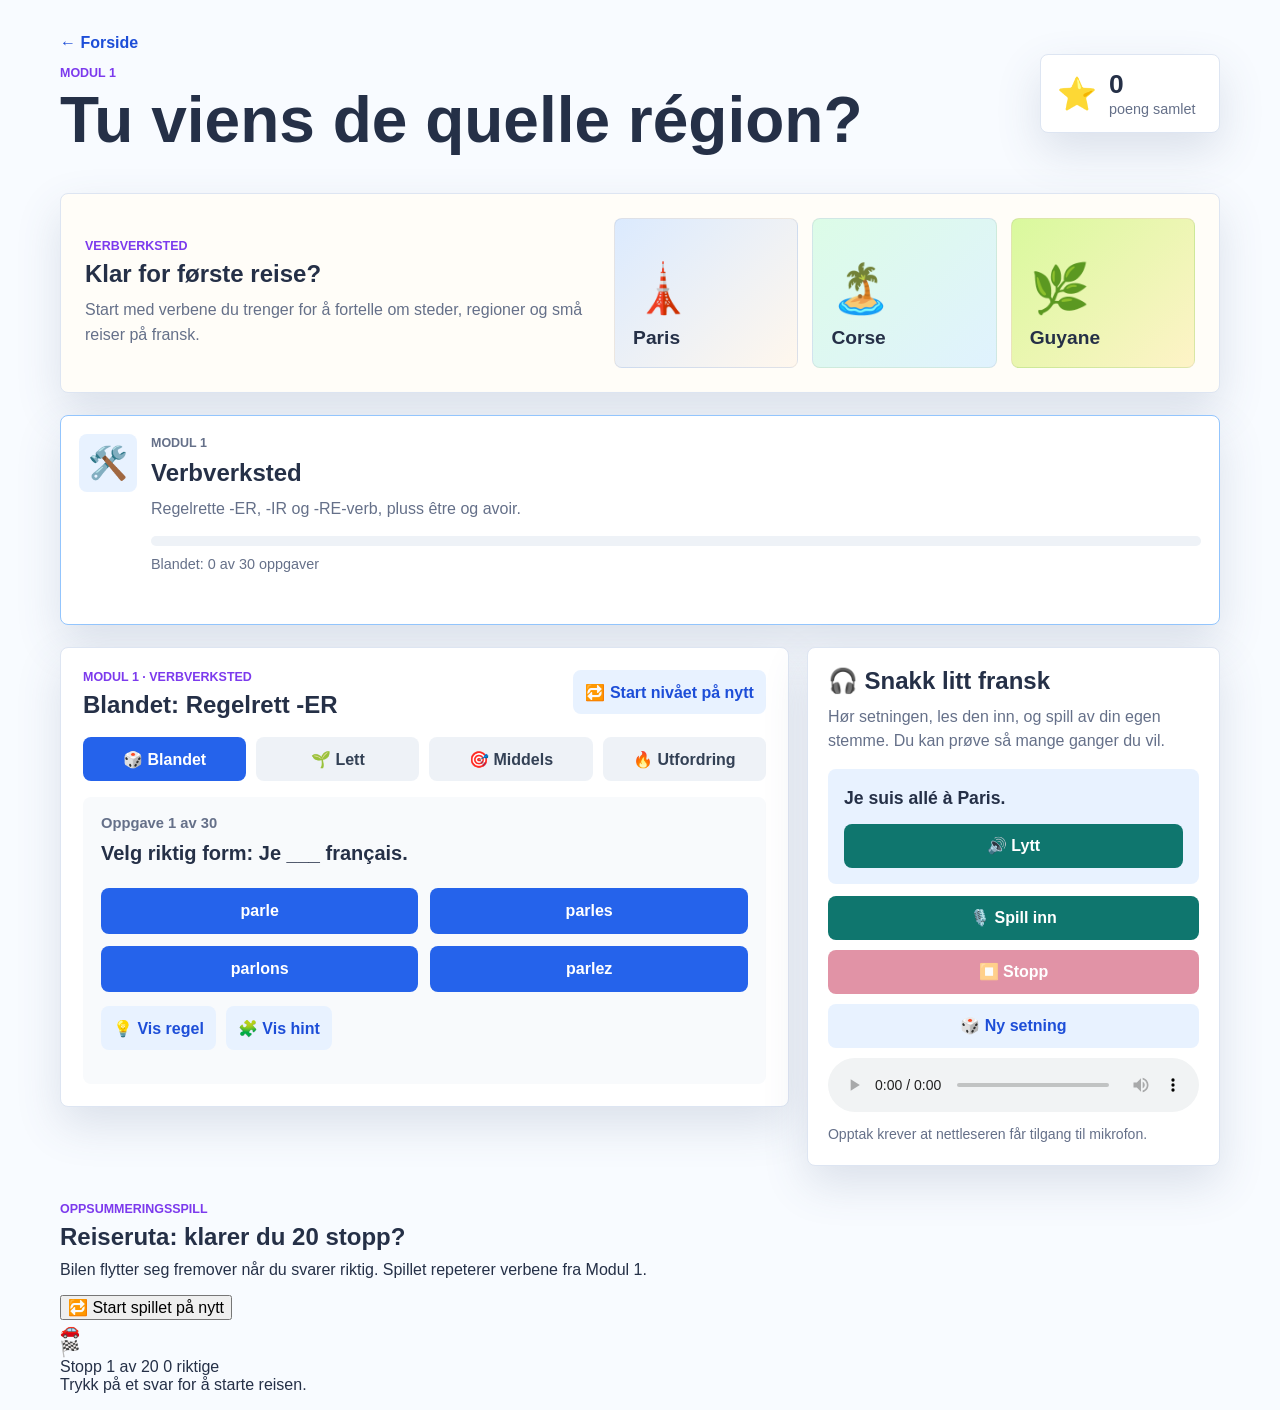
==== module1.html @ 4e84dd34 "Add module 1 summary game section" ====
<!DOCTYPE html>
<html lang="no">
<head>
  <meta charset="UTF-8" />
  <meta name="viewport" content="width=device-width, initial-scale=1.0" />
  <title>Modul 1 - Tu viens de quelle région?</title>
  <link rel="stylesheet" href="style.css" />
  <link rel="stylesheet" href="summary.css" />
</head>
<body>
  <header class="topbar">
    <div>
      <a class="back-link" href="index.html">← Forside</a>
      <p class="eyebrow">Modul 1</p>
      <h1>Tu viens de quelle région?</h1>
    </div>
    <div class="score-card" aria-live="polite">
      <span class="score-icon">⭐</span>
      <div>
        <strong id="totalScore">0</strong>
        <span>poeng samlet</span>
      </div>
    </div>
  </header>

  <main>
    <section class="map-panel" aria-labelledby="mapTitle">
      <div class="map-copy">
        <p class="eyebrow">Verbverksted</p>
        <h2 id="mapTitle">Klar for første reise?</h2>
        <p>Start med verbene du trenger for å fortelle om steder, regioner og små reiser på fransk.</p>
      </div>
      <div class="postcard-row" aria-hidden="true">
        <div class="postcard paris"><span>🗼</span><strong>Paris</strong></div>
        <div class="postcard corse"><span>🏝️</span><strong>Corse</strong></div>
        <div class="postcard guyane"><span>🌿</span><strong>Guyane</strong></div>
      </div>
    </section>

    <section class="module-grid single-module" aria-label="Modulstatus">
      <article class="module-card active" data-module="verb">
        <div class="module-visual">🛠️</div>
        <div>
          <p class="tag">Modul 1</p>
          <h2>Verbverksted</h2>
          <p>Regelrette -ER, -IR og -RE-verb, pluss être og avoir.</p>
          <div class="progress"><span id="verbProgress"></span></div>
          <p class="progress-text" id="verbProgressText">0 av 30 oppgaver</p>
        </div>
      </article>
    </section>

    <section class="workspace" aria-live="polite">
      <div class="lesson-card">
        <div class="lesson-header">
          <div>
            <p class="eyebrow">Modul 1 · Verbverksted</p>
            <h2 id="questionTitle">Oppgave</h2>
          </div>
          <button class="ghost-button" id="resetButton" type="button">🔁 Start nivået på nytt</button>
        </div>

        <div class="level-panel" aria-label="Velg vanskelighetsgrad">
          <button class="level-button active" type="button" data-level="blandet">🎲 Blandet</button>
          <button class="level-button" type="button" data-level="lett">🌱 Lett</button>
          <button class="level-button" type="button" data-level="middels">🎯 Middels</button>
          <button class="level-button" type="button" data-level="utfordring">🔥 Utfordring</button>
        </div>

        <div class="question-box">
          <p class="question-count" id="questionCount">Oppgave 1 av 30</p>
          <p id="questionText"></p>
          <div class="answer-grid" id="answerGrid"></div>
          <div class="help-row">
            <button class="help-button" id="ruleButton" type="button">💡 Vis regel</button>
            <button class="help-button" id="hintButton" type="button">🧩 Vis hint</button>
          </div>
          <p class="support-text" id="supportText"></p>
          <p class="feedback" id="feedback"></p>
        </div>
      </div>

      <aside class="side-panel">
        <h2>🎧 Snakk litt fransk</h2>
        <p>Hør setningen, les den inn, og spill av din egen stemme. Du kan prøve så mange ganger du vil.</p>
        <div class="speech-card">
          <p id="speechText">Je suis allé à Paris.</p>
          <button id="listenButton" type="button">🔊 Lytt</button>
        </div>
        <div class="record-controls">
          <button id="recordButton" type="button">🎙️ Spill inn</button>
          <button id="stopButton" type="button" disabled>⏹️ Stopp</button>
          <button id="newSentenceButton" type="button">🎲 Ny setning</button>
          <audio id="playback" controls></audio>
        </div>
        <p class="small-note" id="recordStatus">Opptak krever at nettleseren får tilgang til mikrofon.</p>
      </aside>
    </section>

    <section class="summary-game" aria-labelledby="summaryTitle">
      <div class="summary-intro">
        <div>
          <p class="eyebrow">Oppsummeringsspill</p>
          <h2 id="summaryTitle">Reiseruta: klarer du 20 stopp?</h2>
          <p>Bilen flytter seg fremover når du svarer riktig. Spillet repeterer verbene fra Modul 1.</p>
        </div>
        <button class="summary-reset" id="summaryReset" type="button">🔁 Start spillet på nytt</button>
      </div>

      <div class="road-wrap" aria-hidden="true">
        <div class="road-line"></div>
        <div class="road-car" id="roadCar">🚗</div>
        <div class="road-finish">🏁</div>
      </div>

      <div class="summary-status">
        <span id="summaryCounter">Stopp 1 av 20</span>
        <span id="summaryScore">0 riktige</span>
      </div>

      <div class="summary-question-card">
        <p id="summaryQuestion">Trykk på et svar for å starte reisen.</p>
        <div class="summary-answers" id="summaryAnswers"></div>
        <p class="summary-feedback" id="summaryFeedback"></p>
      </div>
    </section>
  </main>

  <script src="app.js"></script>
  <script src="summary.js"></script>
</body>
</html>
---- style.css ----
:root {
  color-scheme: light;
  --ink: #253047;
  --muted: #657089;
  --paper: #fffdf8;
  --soft-blue: #e8f2ff;
  --soft-green: #e8f7ef;
  --soft-rose: #fff0f2;
  --soft-yellow: #fff6d8;
  --line: #dde5f2;
  --primary: #2563eb;
  --primary-dark: #1d4ed8;
  --success: #15803d;
  --error: #b91c1c;
  --shadow: 0 18px 45px rgba(70, 89, 126, 0.16);
}

* {
  box-sizing: border-box;
}

body {
  margin: 0;
  min-height: 100vh;
  font-family: Arial, Helvetica, sans-serif;
  color: var(--ink);
  background: #f8fbff;
}

button,
a {
  font: inherit;
}

.topbar,
main {
  width: min(1160px, calc(100% - 32px));
  margin: 0 auto;
}

.topbar {
  display: flex;
  justify-content: space-between;
  gap: 24px;
  align-items: center;
  padding: 34px 0 18px;
}

.home-topbar {
  padding-bottom: 8px;
}

.eyebrow,
.tag {
  margin: 0 0 8px;
  color: #7c3aed;
  font-size: 0.78rem;
  font-weight: 700;
  letter-spacing: 0;
  text-transform: uppercase;
}

h1,
h2,
p {
  margin-top: 0;
}

h1 {
  margin-bottom: 0;
  font-size: clamp(2rem, 6vw, 4rem);
  line-height: 1.02;
}

h2 {
  margin-bottom: 10px;
  line-height: 1.12;
}

.back-link {
  display: inline-flex;
  margin-bottom: 14px;
  color: var(--primary-dark);
  font-weight: 700;
  text-decoration: none;
}

.back-link:hover,
.back-link:focus-visible {
  text-decoration: underline;
}

.score-card {
  display: flex;
  align-items: center;
  gap: 12px;
  min-width: 180px;
  padding: 14px 16px;
  border: 1px solid var(--line);
  border-radius: 8px;
  background: white;
  box-shadow: var(--shadow);
}

.score-card strong {
  display: block;
  font-size: 1.65rem;
}

.score-card span:last-child {
  color: var(--muted);
  font-size: 0.9rem;
}

.score-icon {
  font-size: 2rem;
}

.home-hero,
.map-panel {
  display: grid;
  grid-template-columns: 1fr 1.15fr;
  gap: 24px;
  align-items: stretch;
  margin: 22px 0;
  padding: 24px;
  border: 1px solid var(--line);
  border-radius: 8px;
  background: var(--paper);
  box-shadow: var(--shadow);
}

.home-copy,
.map-copy {
  align-self: center;
}

.home-copy p,
.map-copy p:last-child {
  margin-bottom: 0;
  color: var(--muted);
  line-height: 1.55;
}

.home-copy p {
  margin-bottom: 18px;
}

.primary-link {
  display: inline-flex;
  align-items: center;
  min-height: 46px;
  padding: 12px 18px;
  border-radius: 8px;
  color: white;
  background: var(--primary);
  font-weight: 700;
  text-decoration: none;
}

.primary-link:hover,
.primary-link:focus-visible {
  background: var(--primary-dark);
}

.postcard-row,
.travel-board {
  display: grid;
  grid-template-columns: repeat(3, minmax(0, 1fr));
  gap: 14px;
}

.postcard,
.travel-card {
  min-height: 150px;
  display: flex;
  flex-direction: column;
  justify-content: end;
  gap: 10px;
  padding: 18px;
  border-radius: 8px;
  border: 1px solid rgba(37, 48, 71, 0.08);
  overflow: hidden;
}

.postcard span,
.travel-card span {
  font-size: 3rem;
}

.postcard strong,
.travel-card strong {
  font-size: 1.2rem;
}

.paris {
  background: linear-gradient(135deg, #dbeafe, #fff7ed);
}

.corse {
  background: linear-gradient(135deg, #dcfce7, #e0f2fe);
}

.guyane {
  background: linear-gradient(135deg, #d9f99d, #fef3c7);
}

.module-grid {
  display: grid;
  grid-template-columns: repeat(3, minmax(0, 1fr));
  gap: 16px;
  margin-bottom: 22px;
}

.single-module {
  grid-template-columns: minmax(0, 1fr);
}

.module-card {
  display: grid;
  grid-template-columns: auto 1fr;
  gap: 14px;
  min-height: 210px;
  padding: 18px;
  border: 1px solid var(--line);
  border-radius: 8px;
  background: white;
}

.module-link {
  color: inherit;
  text-decoration: none;
}

.module-link:hover,
.module-link:focus-visible {
  border-color: #60a5fa;
  transform: translateY(-2px);
}

.module-card.active {
  border-color: #93c5fd;
  box-shadow: var(--shadow);
}

.module-card.future {
  opacity: 0.84;
}

.module-card p {
  color: var(--muted);
  line-height: 1.45;
}

.module-status {
  display: inline-flex;
  align-items: center;
  min-height: 30px;
  padding: 6px 10px;
  border-radius: 999px;
  font-size: 0.86rem;
  font-weight: 700;
}

.module-status.ready {
  color: #166534;
  background: var(--soft-green);
}

.module-status.planned {
  color: #7c2d12;
  background: var(--soft-yellow);
}

.module-visual {
  width: 58px;
  height: 58px;
  display: grid;
  place-items: center;
  border-radius: 8px;
  background: var(--soft-blue);
  font-size: 2rem;
}

.progress {
  width: 100%;
  height: 10px;
  overflow: hidden;
  border-radius: 999px;
  background: #eef2f7;
}

.progress span {
  display: block;
  width: 0%;
  height: 100%;
  border-radius: inherit;
  background: #22c55e;
  transition: width 0.25s ease;
}

.progress-text {
  margin: 8px 0 0;
  font-size: 0.9rem;
}

.workspace {
  display: grid;
  grid-template-columns: minmax(0, 1.5fr) minmax(280px, 0.85fr);
  gap: 18px;
  align-items: start;
  padding-bottom: 36px;
}

.lesson-card,
.side-panel {
  border: 1px solid var(--line);
  border-radius: 8px;
  background: white;
  box-shadow: var(--shadow);
}

.lesson-card {
  padding: 22px;
}

.lesson-header {
  display: flex;
  justify-content: space-between;
  gap: 16px;
  align-items: start;
}

.ghost-button,
.answer-grid button,
.speech-card button,
.record-controls button,
.level-button,
.help-button {
  min-height: 44px;
  border: 0;
  border-radius: 8px;
  cursor: pointer;
  font-weight: 700;
}

.ghost-button,
.help-button {
  padding: 10px 12px;
  color: var(--primary-dark);
  background: var(--soft-blue);
}

.level-panel {
  display: grid;
  grid-template-columns: repeat(4, minmax(0, 1fr));
  gap: 10px;
  margin: 8px 0 16px;
}

.level-button {
  padding: 10px;
  color: #334155;
  background: #eef2f7;
}

.level-button.active {
  color: white;
  background: var(--primary);
}

.question-box {
  padding: 18px;
  border-radius: 8px;
  background: #f8fafc;
}

.question-count {
  margin-bottom: 8px;
  color: var(--muted);
  font-size: 0.92rem;
  font-weight: 700;
}

#questionText {
  font-size: 1.25rem;
  font-weight: 700;
  line-height: 1.45;
}

.answer-grid {
  display: grid;
  grid-template-columns: repeat(2, minmax(0, 1fr));
  gap: 12px;
}

.answer-grid button {
  padding: 14px;
  color: white;
  background: var(--primary);
}

.answer-grid button:hover,
.answer-grid button:focus-visible {
  background: var(--primary-dark);
}

.help-row {
  display: flex;
  flex-wrap: wrap;
  gap: 10px;
  margin-top: 14px;
}

.support-text {
  min-height: 0;
  margin: 12px 0 0;
  padding: 0;
  color: #7c2d12;
  line-height: 1.45;
}

.support-text.visible {
  padding: 12px;
  border-radius: 8px;
  background: var(--soft-yellow);
}

.feedback {
  min-height: 48px;
  margin: 16px 0 0;
  padding: 12px;
  border-radius: 8px;
  font-weight: 700;
  line-height: 1.45;
}

.feedback:empty {
  padding: 0;
  min-height: 0;
}

.feedback.correct {
  color: var(--success);
  background: var(--soft-green);
}

.feedback.wrong {
  color: var(--error);
  background: var(--soft-rose);
}

.side-panel {
  padding: 20px;
}

.side-panel p {
  color: var(--muted);
  line-height: 1.5;
}

.speech-card {
  padding: 16px;
  border-radius: 8px;
  background: var(--soft-blue);
}

#speechText {
  margin-bottom: 12px;
  color: var(--ink);
  font-size: 1.1rem;
  font-weight: 700;
}

.speech-card button,
.record-controls button {
  width: 100%;
  padding: 12px;
  color: white;
  background: #0f766e;
}

.record-controls {
  display: grid;
  gap: 10px;
  margin-top: 12px;
}

.record-controls button:nth-child(2) {
  background: #be123c;
}

.record-controls button:nth-child(3) {
  color: var(--primary-dark);
  background: var(--soft-blue);
}

button:disabled {
  cursor: not-allowed;
  opacity: 0.45;
}

audio {
  width: 100%;
}

.small-note {
  margin: 12px 0 0;
  font-size: 0.88rem;
}

@media (max-width: 880px) {
  .topbar,
  .home-hero,
  .map-panel,
  .workspace {
    grid-template-columns: 1fr;
  }

  .topbar {
    display: grid;
  }

  .module-grid {
    grid-template-columns: 1fr;
  }

  .level-panel {
    grid-template-columns: repeat(2, minmax(0, 1fr));
  }
}

@media (max-width: 620px) {
  .topbar,
  main {
    width: min(100% - 20px, 1160px);
  }

  .home-hero,
  .map-panel,
  .lesson-card,
  .side-panel {
    padding: 16px;
  }

  .postcard-row,
  .travel-board,
  .answer-grid,
  .level-panel {
    grid-template-columns: 1fr;
  }

  .lesson-header {
    display: grid;
  }

  .score-card {
    min-width: 0;
  }
}
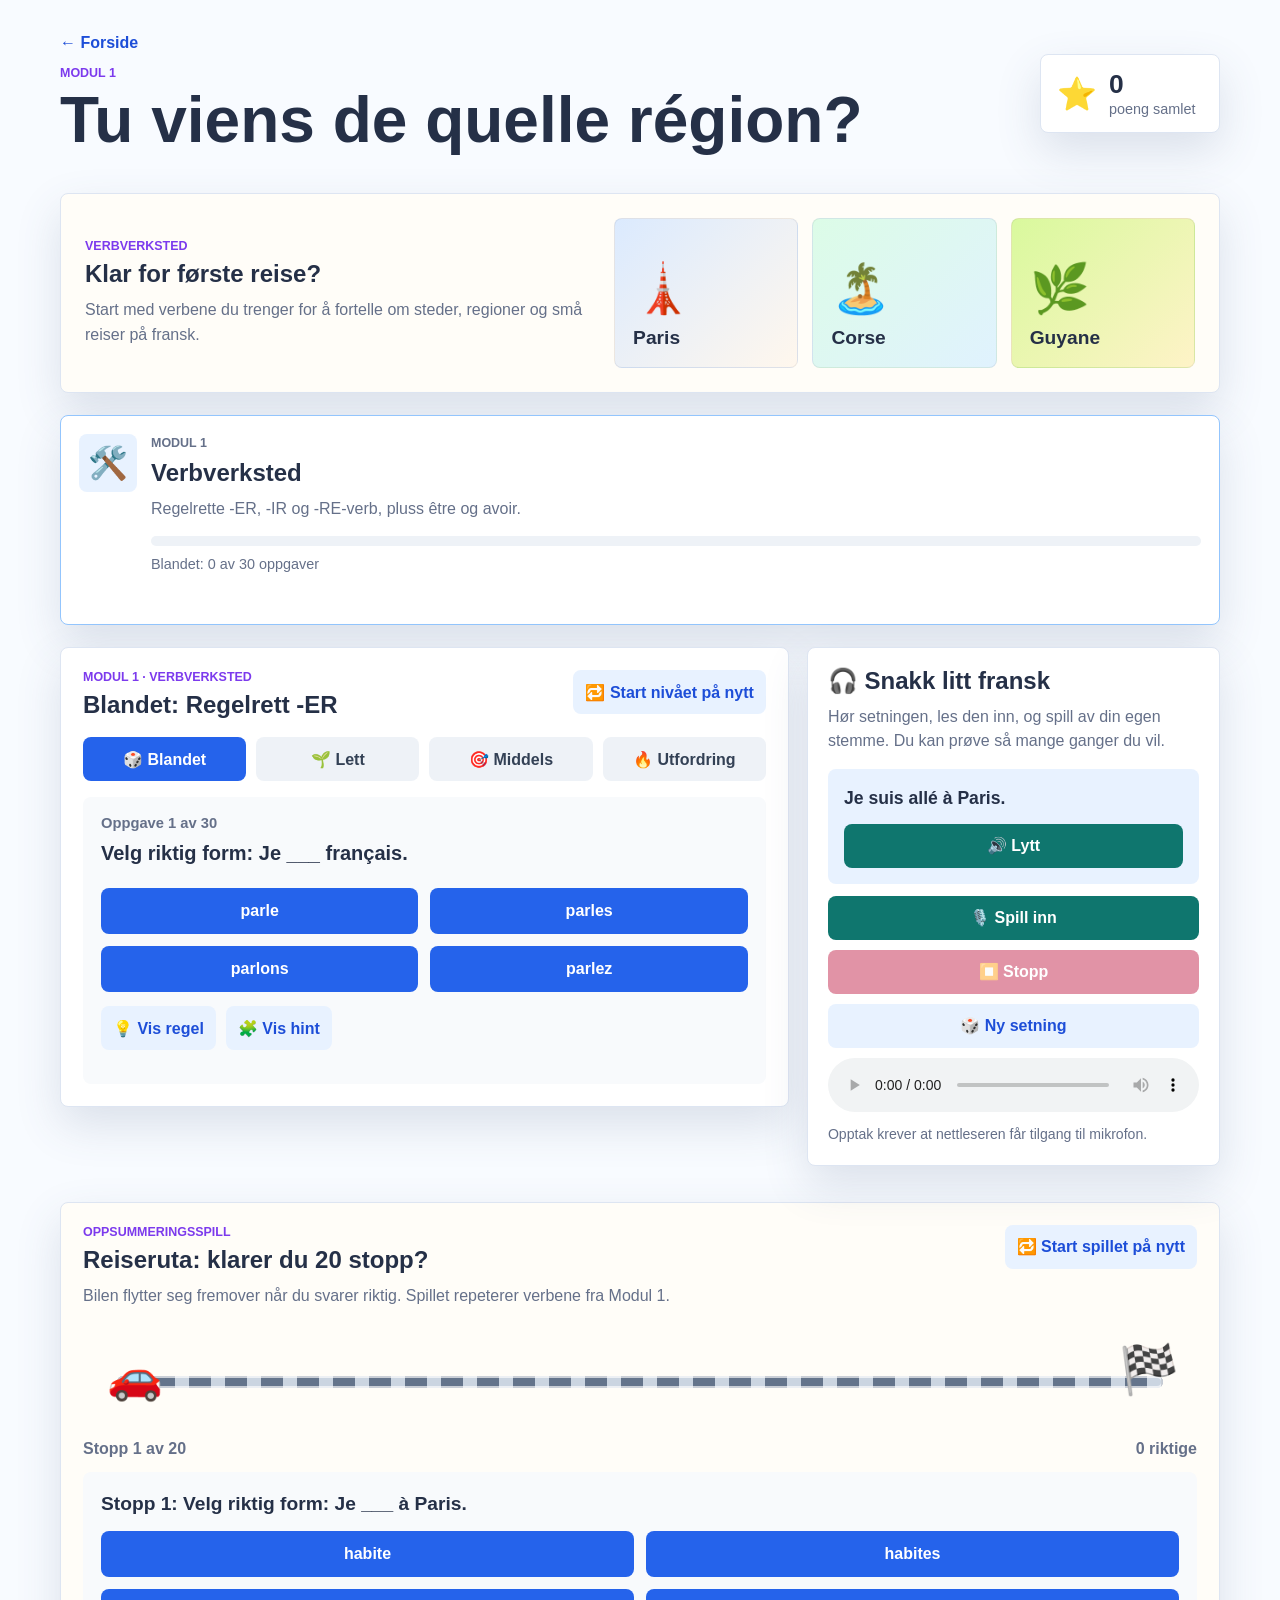
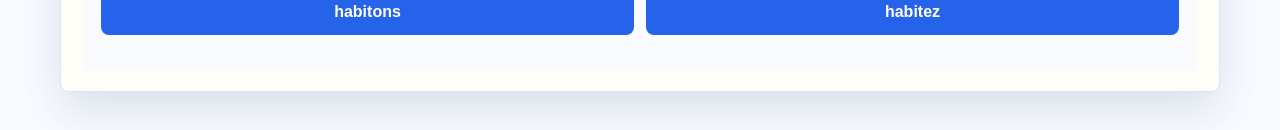
==== commit d103a737: "Load responsive summary car helper" ====
--- a/module1.html
+++ b/module1.html
@@ -128,5 +128,6 @@
 
   <script src="app.js"></script>
   <script src="summary.js"></script>
+  <script src="summary-car.js"></script>
 </body>
 </html>
--- a/summary.css
+++ b/summary.css
@@ -0,0 +1,160 @@
+.summary-game {
+  margin: 0 0 38px;
+  padding: 22px;
+  border: 1px solid var(--line);
+  border-radius: 8px;
+  background: #fffdf8;
+  box-shadow: var(--shadow);
+}
+
+.summary-intro {
+  display: flex;
+  justify-content: space-between;
+  gap: 18px;
+  align-items: start;
+}
+
+.summary-intro p:last-child {
+  margin-bottom: 0;
+  color: var(--muted);
+  line-height: 1.5;
+}
+
+.summary-reset {
+  min-height: 44px;
+  padding: 10px 12px;
+  border: 0;
+  border-radius: 8px;
+  color: var(--primary-dark);
+  background: var(--soft-blue);
+  cursor: pointer;
+  font-weight: 700;
+}
+
+.road-wrap {
+  position: relative;
+  height: 92px;
+  margin: 26px 0 14px;
+  padding: 0 34px;
+}
+
+.road-line {
+  position: absolute;
+  left: 34px;
+  right: 34px;
+  top: 42px;
+  height: 12px;
+  border-radius: 999px;
+  background: repeating-linear-gradient(90deg, #64748b 0 22px, #cbd5e1 22px 36px);
+  box-shadow: inset 0 0 0 2px rgba(255, 255, 255, 0.65);
+}
+
+.road-car {
+  position: absolute;
+  left: 24px;
+  top: 16px;
+  z-index: 2;
+  font-size: 2.8rem;
+  transform: translateX(0%);
+  transition: transform 0.35s ease;
+}
+
+.road-finish {
+  position: absolute;
+  right: 18px;
+  top: 8px;
+  z-index: 2;
+  font-size: 3rem;
+}
+
+.summary-status {
+  display: flex;
+  flex-wrap: wrap;
+  justify-content: space-between;
+  gap: 10px;
+  margin-bottom: 14px;
+  color: var(--muted);
+  font-weight: 700;
+}
+
+.summary-question-card {
+  padding: 18px;
+  border-radius: 8px;
+  background: #f8fafc;
+}
+
+#summaryQuestion {
+  margin-bottom: 14px;
+  font-size: 1.2rem;
+  font-weight: 700;
+  line-height: 1.45;
+}
+
+.summary-answers {
+  display: grid;
+  grid-template-columns: repeat(2, minmax(0, 1fr));
+  gap: 12px;
+}
+
+.summary-answers button {
+  min-height: 46px;
+  padding: 14px;
+  border: 0;
+  border-radius: 8px;
+  color: white;
+  background: #2563eb;
+  cursor: pointer;
+  font-weight: 700;
+}
+
+.summary-answers button:hover,
+.summary-answers button:focus-visible {
+  background: #1d4ed8;
+}
+
+.summary-feedback {
+  min-height: 0;
+  margin: 16px 0 0;
+  padding: 0;
+  border-radius: 8px;
+  font-weight: 700;
+  line-height: 1.45;
+}
+
+.summary-feedback.correct,
+.summary-feedback.wrong {
+  padding: 12px;
+}
+
+.summary-feedback.correct {
+  color: var(--success);
+  background: var(--soft-green);
+}
+
+.summary-feedback.wrong {
+  color: var(--error);
+  background: var(--soft-rose);
+}
+
+@media (max-width: 720px) {
+  .summary-intro {
+    display: grid;
+  }
+
+  .summary-answers {
+    grid-template-columns: 1fr;
+  }
+
+  .road-wrap {
+    padding: 0 24px;
+  }
+
+  .road-line {
+    left: 24px;
+    right: 24px;
+  }
+
+  .road-car {
+    left: 10px;
+  }
+}
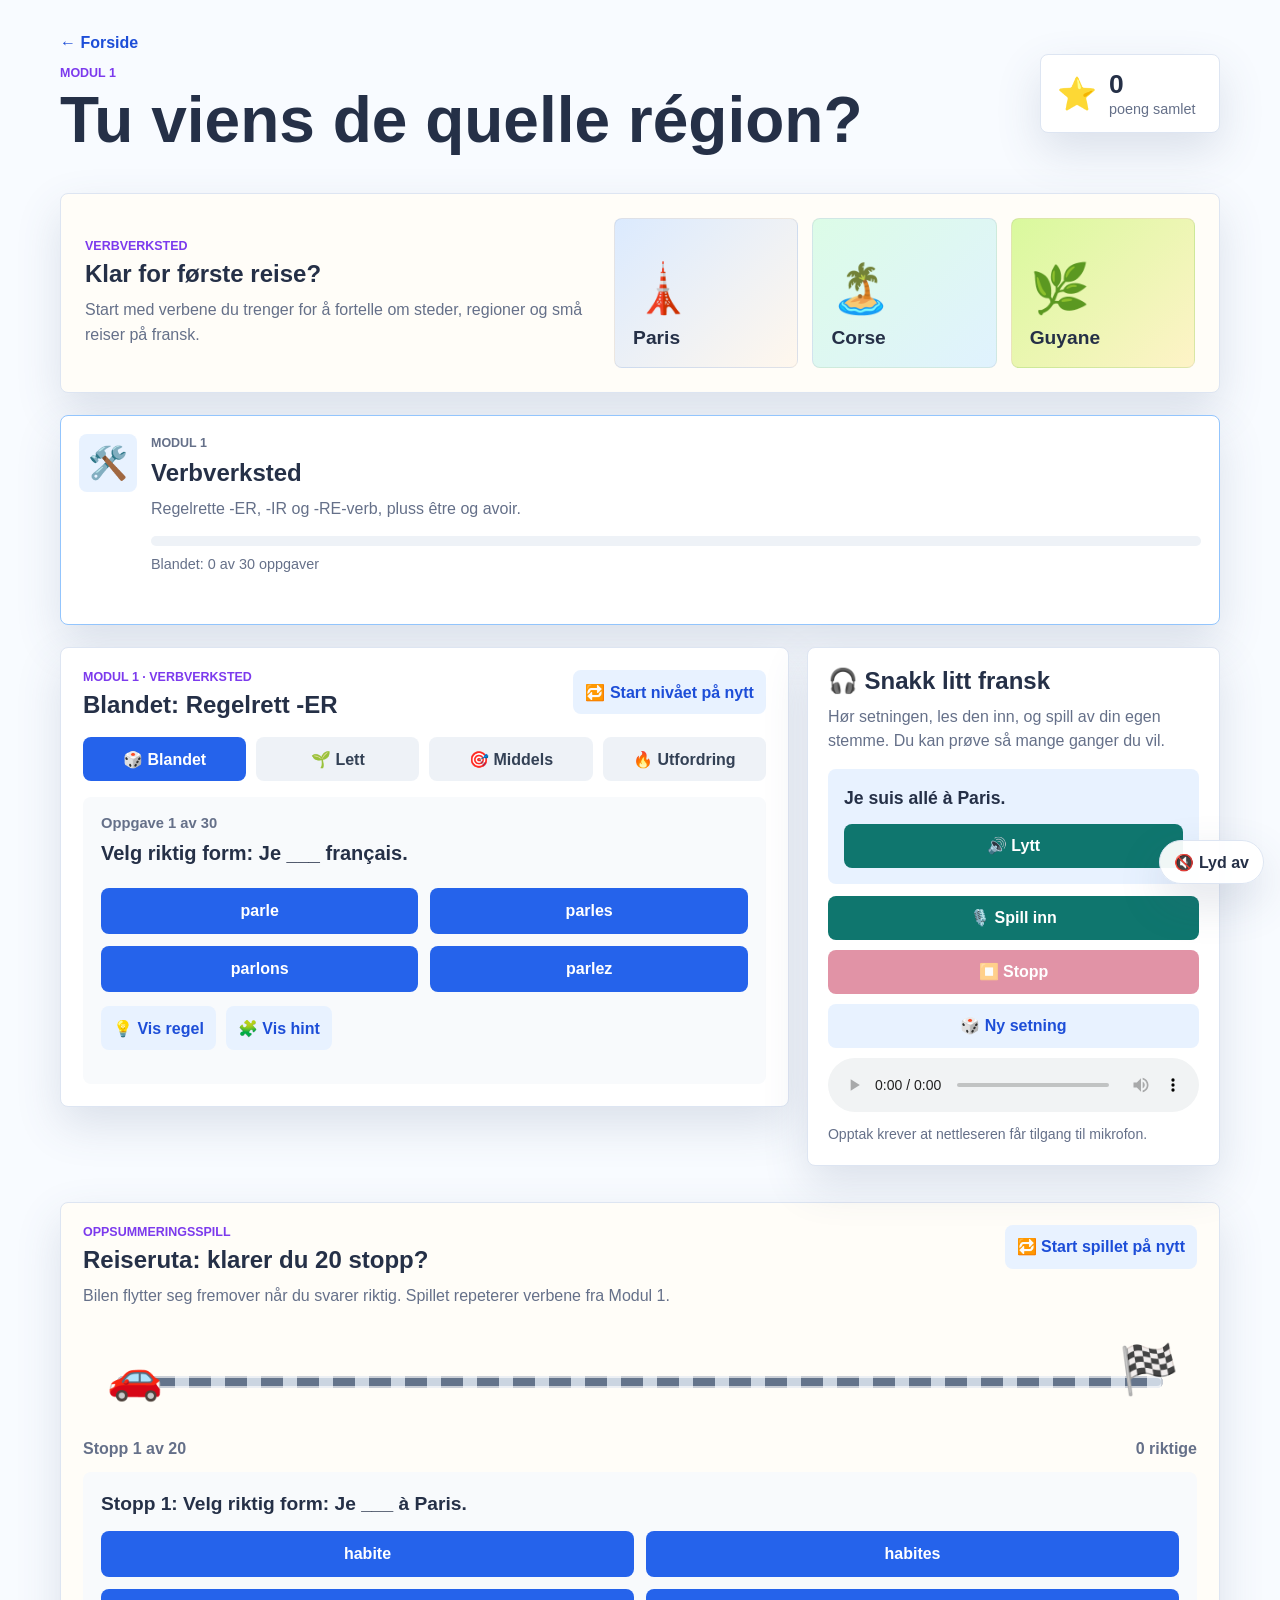
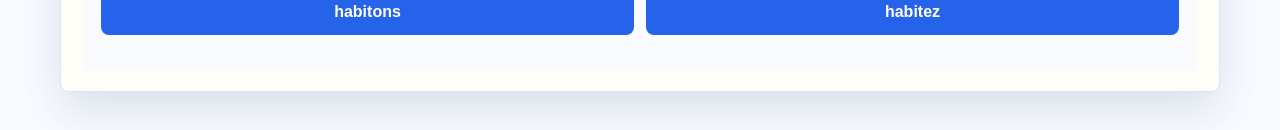
==== commit fefeb4ba: "Enable optional sound controls in module 1" ====
--- a/module1.html
+++ b/module1.html
@@ -6,6 +6,7 @@
   <title>Modul 1 - Tu viens de quelle région?</title>
   <link rel="stylesheet" href="style.css" />
   <link rel="stylesheet" href="summary.css" />
+  <link rel="stylesheet" href="sound.css" />
 </head>
 <body>
   <header class="topbar">
@@ -129,5 +130,6 @@
   <script src="app.js"></script>
   <script src="summary.js"></script>
   <script src="summary-car.js"></script>
+  <script src="sound.js"></script>
 </body>
 </html>
--- a/sound.css
+++ b/sound.css
@@ -0,0 +1,35 @@
+.sound-toggle {
+  position: fixed;
+  right: 16px;
+  bottom: 16px;
+  z-index: 20;
+  display: inline-flex;
+  align-items: center;
+  gap: 8px;
+  min-height: 44px;
+  padding: 10px 14px;
+  border: 1px solid var(--line);
+  border-radius: 999px;
+  color: var(--ink);
+  background: rgba(255, 255, 255, 0.94);
+  box-shadow: var(--shadow);
+  cursor: pointer;
+  font-weight: 700;
+}
+
+.sound-toggle[data-active="true"] {
+  color: #166534;
+  background: #e8f7ef;
+}
+
+.sound-toggle:focus-visible {
+  outline: 3px solid #93c5fd;
+  outline-offset: 2px;
+}
+
+@media (max-width: 620px) {
+  .sound-toggle {
+    right: 10px;
+    bottom: 10px;
+  }
+}
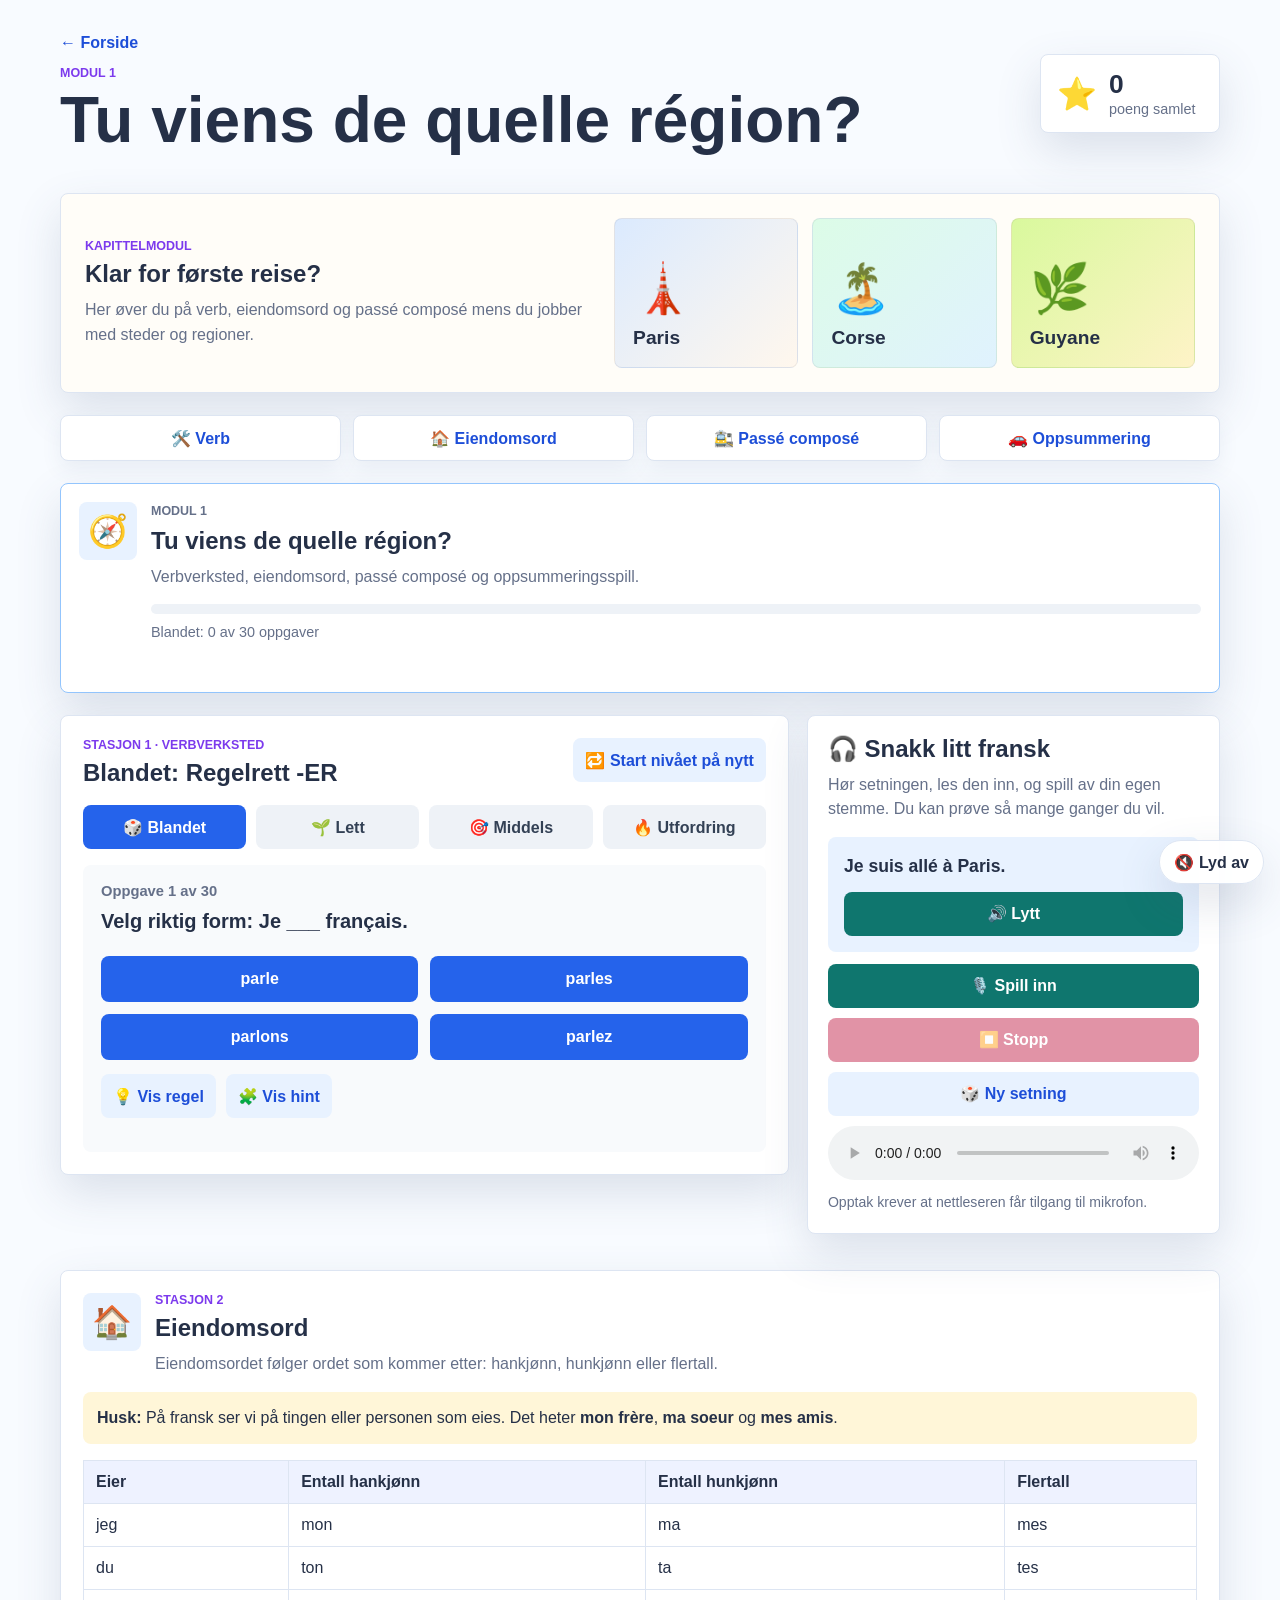
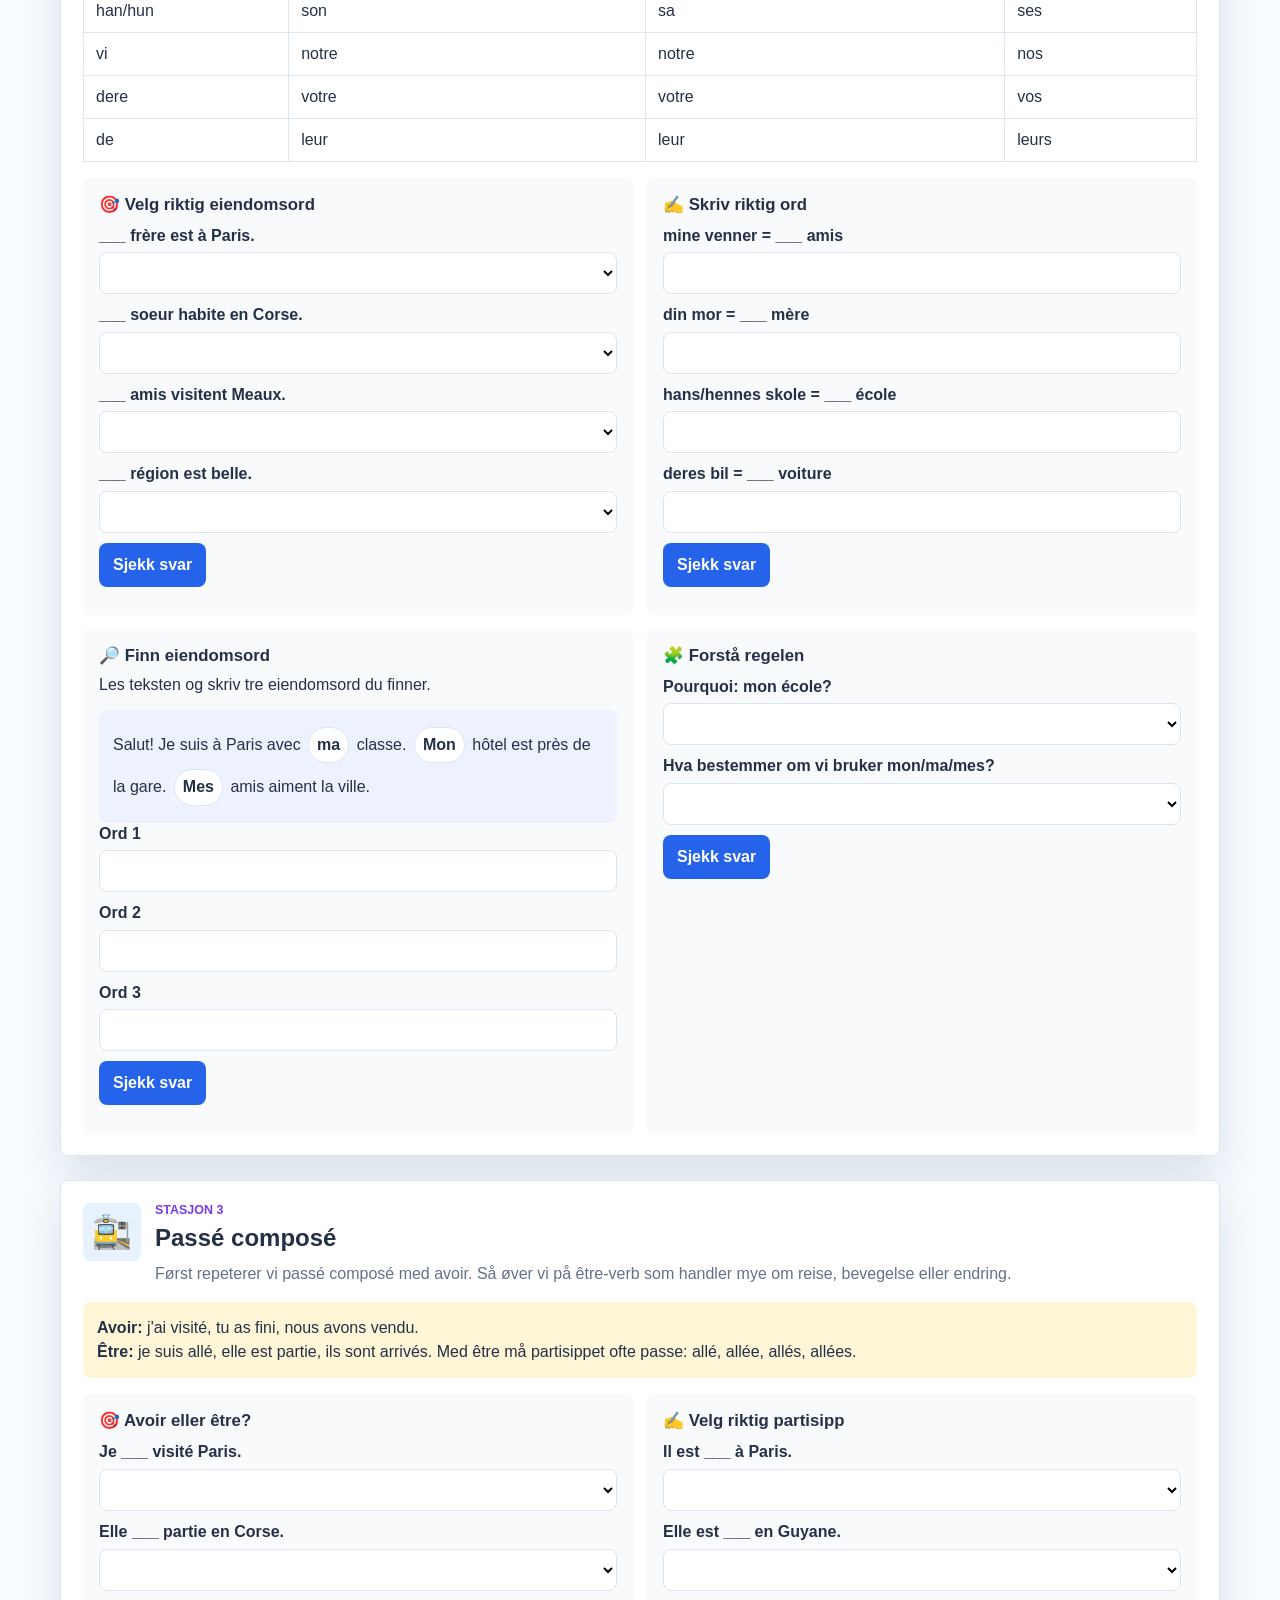
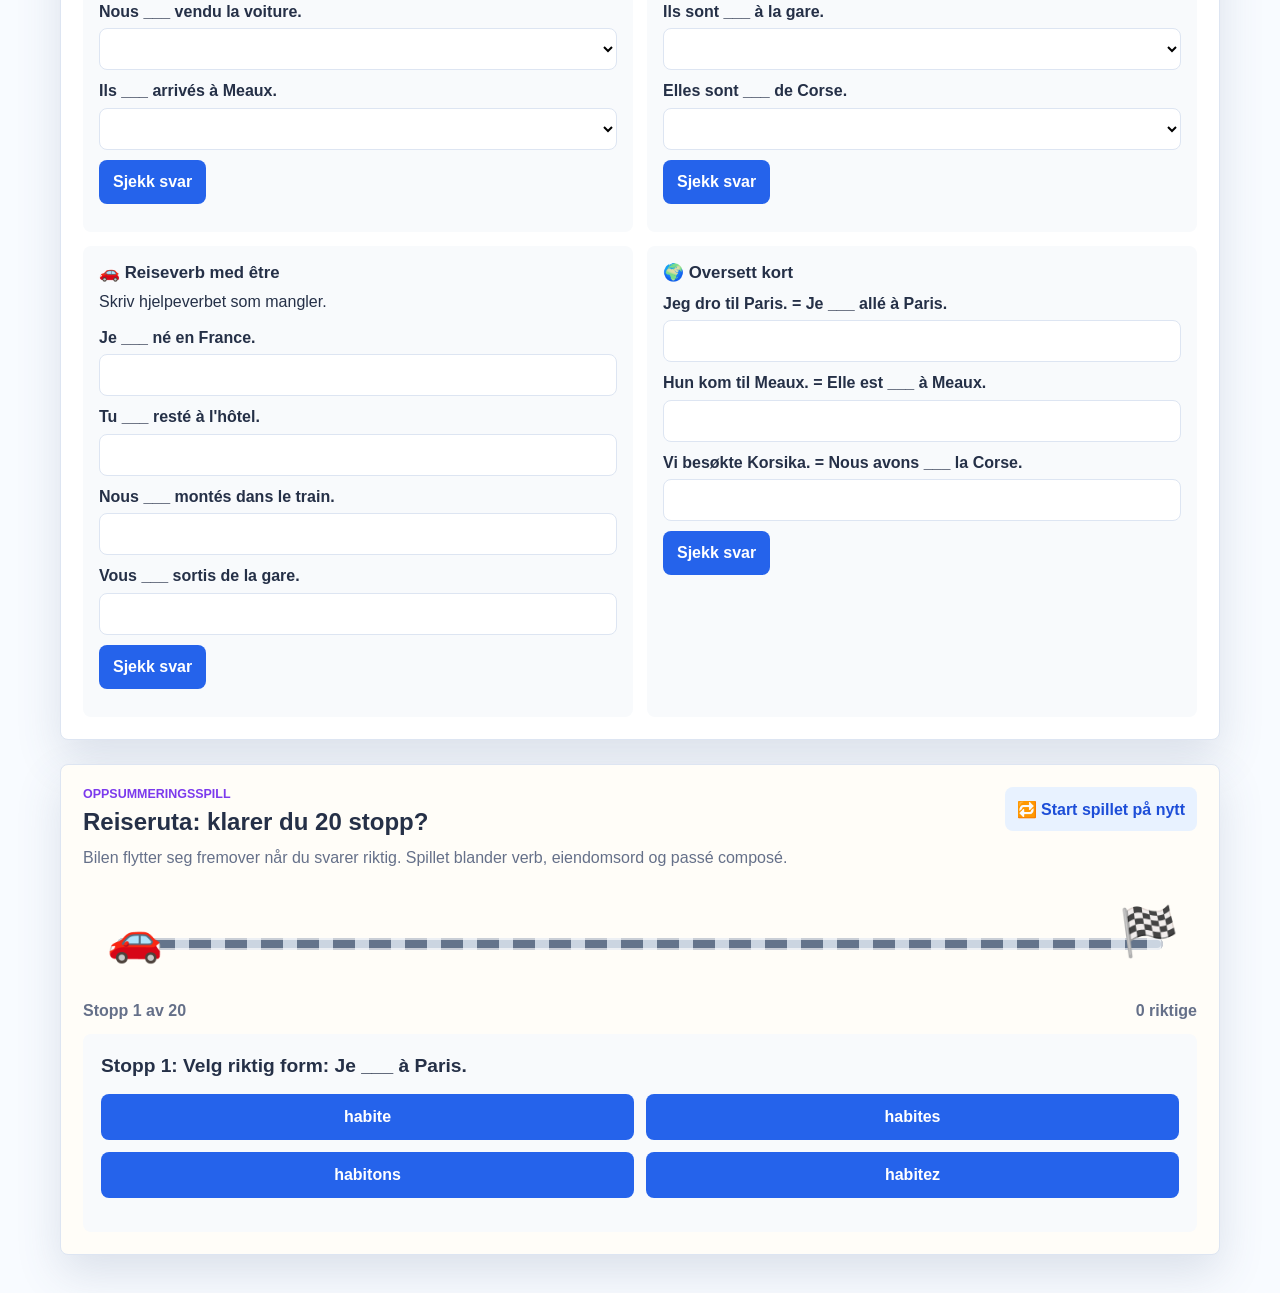
==== commit 995fd802: "Add possessives and passe compose stations to module 1" ====
--- a/module1.html
+++ b/module1.html
@@ -5,6 +5,7 @@
   <meta name="viewport" content="width=device-width, initial-scale=1.0" />
   <title>Modul 1 - Tu viens de quelle région?</title>
   <link rel="stylesheet" href="style.css" />
+  <link rel="stylesheet" href="grammar.css" />
   <link rel="stylesheet" href="summary.css" />
   <link rel="stylesheet" href="sound.css" />
 </head>
@@ -27,9 +28,9 @@
   <main>
     <section class="map-panel" aria-labelledby="mapTitle">
       <div class="map-copy">
-        <p class="eyebrow">Verbverksted</p>
+        <p class="eyebrow">Kapittelmodul</p>
         <h2 id="mapTitle">Klar for første reise?</h2>
-        <p>Start med verbene du trenger for å fortelle om steder, regioner og små reiser på fransk.</p>
+        <p>Her øver du på verb, eiendomsord og passé composé mens du jobber med steder og regioner.</p>
       </div>
       <div class="postcard-row" aria-hidden="true">
         <div class="postcard paris"><span>🗼</span><strong>Paris</strong></div>
@@ -38,24 +39,31 @@
       </div>
     </section>
 
+    <nav class="station-nav" aria-label="Stasjoner i modul 1">
+      <a href="#verbverksted">🛠️ Verb</a>
+      <a href="#eiendomsord">🏠 Eiendomsord</a>
+      <a href="#passe-compose">🚉 Passé composé</a>
+      <a href="#oppsummering">🚗 Oppsummering</a>
+    </nav>
+
     <section class="module-grid single-module" aria-label="Modulstatus">
       <article class="module-card active" data-module="verb">
-        <div class="module-visual">🛠️</div>
+        <div class="module-visual">🧭</div>
         <div>
           <p class="tag">Modul 1</p>
-          <h2>Verbverksted</h2>
-          <p>Regelrette -ER, -IR og -RE-verb, pluss être og avoir.</p>
+          <h2>Tu viens de quelle région?</h2>
+          <p>Verbverksted, eiendomsord, passé composé og oppsummeringsspill.</p>
           <div class="progress"><span id="verbProgress"></span></div>
-          <p class="progress-text" id="verbProgressText">0 av 30 oppgaver</p>
+          <p class="progress-text" id="verbProgressText">Verb: 0 av 30 oppgaver</p>
         </div>
       </article>
     </section>
 
-    <section class="workspace" aria-live="polite">
+    <section class="workspace" id="verbverksted" aria-live="polite">
       <div class="lesson-card">
         <div class="lesson-header">
           <div>
-            <p class="eyebrow">Modul 1 · Verbverksted</p>
+            <p class="eyebrow">Stasjon 1 · Verbverksted</p>
             <h2 id="questionTitle">Oppgave</h2>
           </div>
           <button class="ghost-button" id="resetButton" type="button">🔁 Start nivået på nytt</button>
@@ -98,12 +106,142 @@
       </aside>
     </section>
 
-    <section class="summary-game" aria-labelledby="summaryTitle">
+    <section class="grammar-station" id="eiendomsord">
+      <div class="station-header">
+        <div class="station-icon">🏠</div>
+        <div>
+          <p class="eyebrow">Stasjon 2</p>
+          <h2>Eiendomsord</h2>
+          <p>Eiendomsordet følger ordet som kommer etter: hankjønn, hunkjønn eller flertall.</p>
+        </div>
+      </div>
+
+      <div class="rule-card">
+        <strong>Husk:</strong> På fransk ser vi på tingen eller personen som eies. Det heter <strong>mon frère</strong>, <strong>ma soeur</strong> og <strong>mes amis</strong>.
+      </div>
+
+      <div class="table-wrap">
+        <table class="grammar-table">
+          <thead>
+            <tr><th>Eier</th><th>Entall hankjønn</th><th>Entall hunkjønn</th><th>Flertall</th></tr>
+          </thead>
+          <tbody>
+            <tr><td>jeg</td><td>mon</td><td>ma</td><td>mes</td></tr>
+            <tr><td>du</td><td>ton</td><td>ta</td><td>tes</td></tr>
+            <tr><td>han/hun</td><td>son</td><td>sa</td><td>ses</td></tr>
+            <tr><td>vi</td><td>notre</td><td>notre</td><td>nos</td></tr>
+            <tr><td>dere</td><td>votre</td><td>votre</td><td>vos</td></tr>
+            <tr><td>de</td><td>leur</td><td>leur</td><td>leurs</td></tr>
+          </tbody>
+        </table>
+      </div>
+
+      <div class="activity-grid">
+        <article class="activity-card">
+          <h3>🎯 Velg riktig eiendomsord</h3>
+          <div class="activity-row"><label>___ frère est à Paris.</label><select data-answer="mon"><option></option><option>mon</option><option>ma</option><option>mes</option></select></div>
+          <div class="activity-row"><label>___ soeur habite en Corse.</label><select data-answer="ma"><option></option><option>mon</option><option>ma</option><option>mes</option></select></div>
+          <div class="activity-row"><label>___ amis visitent Meaux.</label><select data-answer="mes"><option></option><option>mon</option><option>ma</option><option>mes</option></select></div>
+          <div class="activity-row"><label>___ région est belle.</label><select data-answer="notre"><option></option><option>notre</option><option>nos</option><option>votre</option></select></div>
+          <button class="check-button" data-check="possessifs-1" type="button">Sjekk svar</button>
+          <p class="activity-feedback"></p>
+        </article>
+
+        <article class="activity-card">
+          <h3>✍️ Skriv riktig ord</h3>
+          <div class="activity-row"><label>mine venner = ___ amis</label><input data-answer="mes" autocomplete="off"></div>
+          <div class="activity-row"><label>din mor = ___ mère</label><input data-answer="ta" autocomplete="off"></div>
+          <div class="activity-row"><label>hans/hennes skole = ___ école</label><input data-answer="son" autocomplete="off"></div>
+          <div class="activity-row"><label>deres bil = ___ voiture</label><input data-answer="leur" autocomplete="off"></div>
+          <button class="check-button" data-check="possessifs-2" type="button">Sjekk svar</button>
+          <p class="activity-feedback"></p>
+        </article>
+
+        <article class="activity-card">
+          <h3>🔎 Finn eiendomsord</h3>
+          <p>Les teksten og skriv tre eiendomsord du finner.</p>
+          <div class="mini-text">Salut! Je suis à Paris avec <span class="word-chip">ma</span> classe. <span class="word-chip">Mon</span> hôtel est près de la gare. <span class="word-chip">Mes</span> amis aiment la ville.</div>
+          <div class="activity-row"><label>Ord 1</label><input data-answer="ma|mon|mes" autocomplete="off"></div>
+          <div class="activity-row"><label>Ord 2</label><input data-answer="ma|mon|mes" autocomplete="off"></div>
+          <div class="activity-row"><label>Ord 3</label><input data-answer="ma|mon|mes" autocomplete="off"></div>
+          <button class="check-button" data-check="possessifs-3" type="button">Sjekk svar</button>
+          <p class="activity-feedback"></p>
+        </article>
+
+        <article class="activity-card">
+          <h3>🧩 Forstå regelen</h3>
+          <div class="activity-row"><label>Pourquoi: mon école?</label><select data-answer="école starter med vokal"><option></option><option>école starter med vokal</option><option>école er flertall</option><option>école er hankjønn</option></select></div>
+          <div class="activity-row"><label>Hva bestemmer om vi bruker mon/ma/mes?</label><select data-answer="ordet etter"><option></option><option>ordet etter</option><option>personen som eier</option><option>verbet i setningen</option></select></div>
+          <button class="check-button" data-check="possessifs-4" type="button">Sjekk svar</button>
+          <p class="activity-feedback"></p>
+        </article>
+      </div>
+    </section>
+
+    <section class="grammar-station" id="passe-compose">
+      <div class="station-header">
+        <div class="station-icon">🚉</div>
+        <div>
+          <p class="eyebrow">Stasjon 3</p>
+          <h2>Passé composé</h2>
+          <p>Først repeterer vi passé composé med avoir. Så øver vi på être-verb som handler mye om reise, bevegelse eller endring.</p>
+        </div>
+      </div>
+
+      <div class="rule-card">
+        <strong>Avoir:</strong> j'ai visité, tu as fini, nous avons vendu. <br>
+        <strong>Être:</strong> je suis allé, elle est partie, ils sont arrivés. Med être må partisippet ofte passe: allé, allée, allés, allées.
+      </div>
+
+      <div class="activity-grid">
+        <article class="activity-card">
+          <h3>🎯 Avoir eller être?</h3>
+          <div class="activity-row"><label>Je ___ visité Paris.</label><select data-answer="ai"><option></option><option>ai</option><option>suis</option></select></div>
+          <div class="activity-row"><label>Elle ___ partie en Corse.</label><select data-answer="est"><option></option><option>a</option><option>est</option></select></div>
+          <div class="activity-row"><label>Nous ___ vendu la voiture.</label><select data-answer="avons"><option></option><option>avons</option><option>sommes</option></select></div>
+          <div class="activity-row"><label>Ils ___ arrivés à Meaux.</label><select data-answer="sont"><option></option><option>ont</option><option>sont</option></select></div>
+          <button class="check-button" data-check="passe-1" type="button">Sjekk svar</button>
+          <p class="activity-feedback"></p>
+        </article>
+
+        <article class="activity-card">
+          <h3>✍️ Velg riktig partisipp</h3>
+          <div class="activity-row"><label>Il est ___ à Paris.</label><select data-answer="allé"><option></option><option>allé</option><option>allée</option><option>allés</option></select></div>
+          <div class="activity-row"><label>Elle est ___ en Guyane.</label><select data-answer="allée"><option></option><option>allé</option><option>allée</option><option>allés</option></select></div>
+          <div class="activity-row"><label>Ils sont ___ à la gare.</label><select data-answer="arrivés"><option></option><option>arrivé</option><option>arrivée</option><option>arrivés</option></select></div>
+          <div class="activity-row"><label>Elles sont ___ de Corse.</label><select data-answer="parties"><option></option><option>parti</option><option>partie</option><option>parties</option></select></div>
+          <button class="check-button" data-check="passe-2" type="button">Sjekk svar</button>
+          <p class="activity-feedback"></p>
+        </article>
+
+        <article class="activity-card">
+          <h3>🚗 Reiseverb med être</h3>
+          <p>Skriv hjelpeverbet som mangler.</p>
+          <div class="activity-row"><label>Je ___ né en France.</label><input data-answer="suis" autocomplete="off"></div>
+          <div class="activity-row"><label>Tu ___ resté à l'hôtel.</label><input data-answer="es" autocomplete="off"></div>
+          <div class="activity-row"><label>Nous ___ montés dans le train.</label><input data-answer="sommes" autocomplete="off"></div>
+          <div class="activity-row"><label>Vous ___ sortis de la gare.</label><input data-answer="êtes" autocomplete="off"></div>
+          <button class="check-button" data-check="passe-3" type="button">Sjekk svar</button>
+          <p class="activity-feedback"></p>
+        </article>
+
+        <article class="activity-card">
+          <h3>🌍 Oversett kort</h3>
+          <div class="activity-row"><label>Jeg dro til Paris. = Je ___ allé à Paris.</label><input data-answer="suis" autocomplete="off"></div>
+          <div class="activity-row"><label>Hun kom til Meaux. = Elle est ___ à Meaux.</label><input data-answer="arrivée" autocomplete="off"></div>
+          <div class="activity-row"><label>Vi besøkte Korsika. = Nous avons ___ la Corse.</label><input data-answer="visité" autocomplete="off"></div>
+          <button class="check-button" data-check="passe-4" type="button">Sjekk svar</button>
+          <p class="activity-feedback"></p>
+        </article>
+      </div>
+    </section>
+
+    <section class="summary-game" id="oppsummering" aria-labelledby="summaryTitle">
       <div class="summary-intro">
         <div>
           <p class="eyebrow">Oppsummeringsspill</p>
           <h2 id="summaryTitle">Reiseruta: klarer du 20 stopp?</h2>
-          <p>Bilen flytter seg fremover når du svarer riktig. Spillet repeterer verbene fra Modul 1.</p>
+          <p>Bilen flytter seg fremover når du svarer riktig. Spillet blander verb, eiendomsord og passé composé.</p>
         </div>
         <button class="summary-reset" id="summaryReset" type="button">🔁 Start spillet på nytt</button>
       </div>
@@ -128,6 +266,7 @@
   </main>
 
   <script src="app.js"></script>
+  <script src="grammar.js"></script>
   <script src="summary.js"></script>
   <script src="summary-car.js"></script>
   <script src="sound.js"></script>
--- a/grammar.css
+++ b/grammar.css
@@ -0,0 +1,189 @@
+.station-nav {
+  display: grid;
+  grid-template-columns: repeat(4, minmax(0, 1fr));
+  gap: 12px;
+  margin: 0 0 22px;
+}
+
+.station-nav a {
+  min-height: 46px;
+  display: grid;
+  place-items: center;
+  padding: 12px;
+  border-radius: 8px;
+  color: var(--primary-dark);
+  background: white;
+  border: 1px solid var(--line);
+  box-shadow: 0 8px 20px rgba(70, 89, 126, 0.08);
+  font-weight: 700;
+  text-align: center;
+  text-decoration: none;
+}
+
+.grammar-station {
+  margin: 0 0 24px;
+  padding: 22px;
+  border: 1px solid var(--line);
+  border-radius: 8px;
+  background: white;
+  box-shadow: var(--shadow);
+}
+
+.station-header {
+  display: grid;
+  grid-template-columns: auto 1fr;
+  gap: 14px;
+  align-items: start;
+  margin-bottom: 16px;
+}
+
+.station-icon {
+  width: 58px;
+  height: 58px;
+  display: grid;
+  place-items: center;
+  border-radius: 8px;
+  background: var(--soft-blue);
+  font-size: 2rem;
+}
+
+.station-header p:last-child,
+.rule-card p:last-child,
+.mini-text p:last-child {
+  margin-bottom: 0;
+  color: var(--muted);
+  line-height: 1.5;
+}
+
+.rule-card {
+  margin: 14px 0;
+  padding: 14px;
+  border-radius: 8px;
+  background: var(--soft-yellow);
+  line-height: 1.5;
+}
+
+.table-wrap {
+  overflow-x: auto;
+  margin: 16px 0;
+}
+
+.grammar-table {
+  width: 100%;
+  min-width: 640px;
+  border-collapse: collapse;
+  background: #fff;
+}
+
+.grammar-table th,
+.grammar-table td {
+  padding: 12px;
+  border: 1px solid var(--line);
+  text-align: left;
+}
+
+.grammar-table th {
+  background: #eef2ff;
+}
+
+.activity-grid {
+  display: grid;
+  grid-template-columns: repeat(2, minmax(0, 1fr));
+  gap: 14px;
+  margin-top: 16px;
+}
+
+.activity-card {
+  padding: 16px;
+  border-radius: 8px;
+  background: #f8fafc;
+}
+
+.activity-card h3 {
+  margin-top: 0;
+  margin-bottom: 10px;
+  font-size: 1.05rem;
+}
+
+.activity-row {
+  display: grid;
+  gap: 6px;
+  margin-bottom: 10px;
+}
+
+.activity-row label {
+  color: var(--ink);
+  font-weight: 700;
+  line-height: 1.35;
+}
+
+.activity-row input,
+.activity-row select {
+  min-height: 42px;
+  width: 100%;
+  padding: 10px;
+  border: 1px solid var(--line);
+  border-radius: 8px;
+  background: white;
+  font: inherit;
+}
+
+.check-button {
+  min-height: 44px;
+  padding: 10px 14px;
+  border: 0;
+  border-radius: 8px;
+  color: white;
+  background: var(--primary);
+  cursor: pointer;
+  font-weight: 700;
+}
+
+.activity-feedback {
+  min-height: 0;
+  margin: 12px 0 0;
+  padding: 0;
+  border-radius: 8px;
+  font-weight: 700;
+  line-height: 1.45;
+}
+
+.activity-feedback.correct,
+.activity-feedback.wrong {
+  padding: 12px;
+}
+
+.activity-feedback.correct {
+  color: var(--success);
+  background: var(--soft-green);
+}
+
+.activity-feedback.wrong {
+  color: var(--error);
+  background: var(--soft-rose);
+}
+
+.mini-text {
+  margin-top: 12px;
+  padding: 14px;
+  border-radius: 8px;
+  background: #eef2ff;
+  line-height: 1.65;
+}
+
+.word-chip {
+  display: inline-flex;
+  margin: 3px;
+  padding: 4px 8px;
+  border-radius: 999px;
+  background: white;
+  border: 1px solid var(--line);
+  font-weight: 700;
+}
+
+@media (max-width: 880px) {
+  .station-nav,
+  .activity-grid {
+    grid-template-columns: 1fr;
+  }
+}
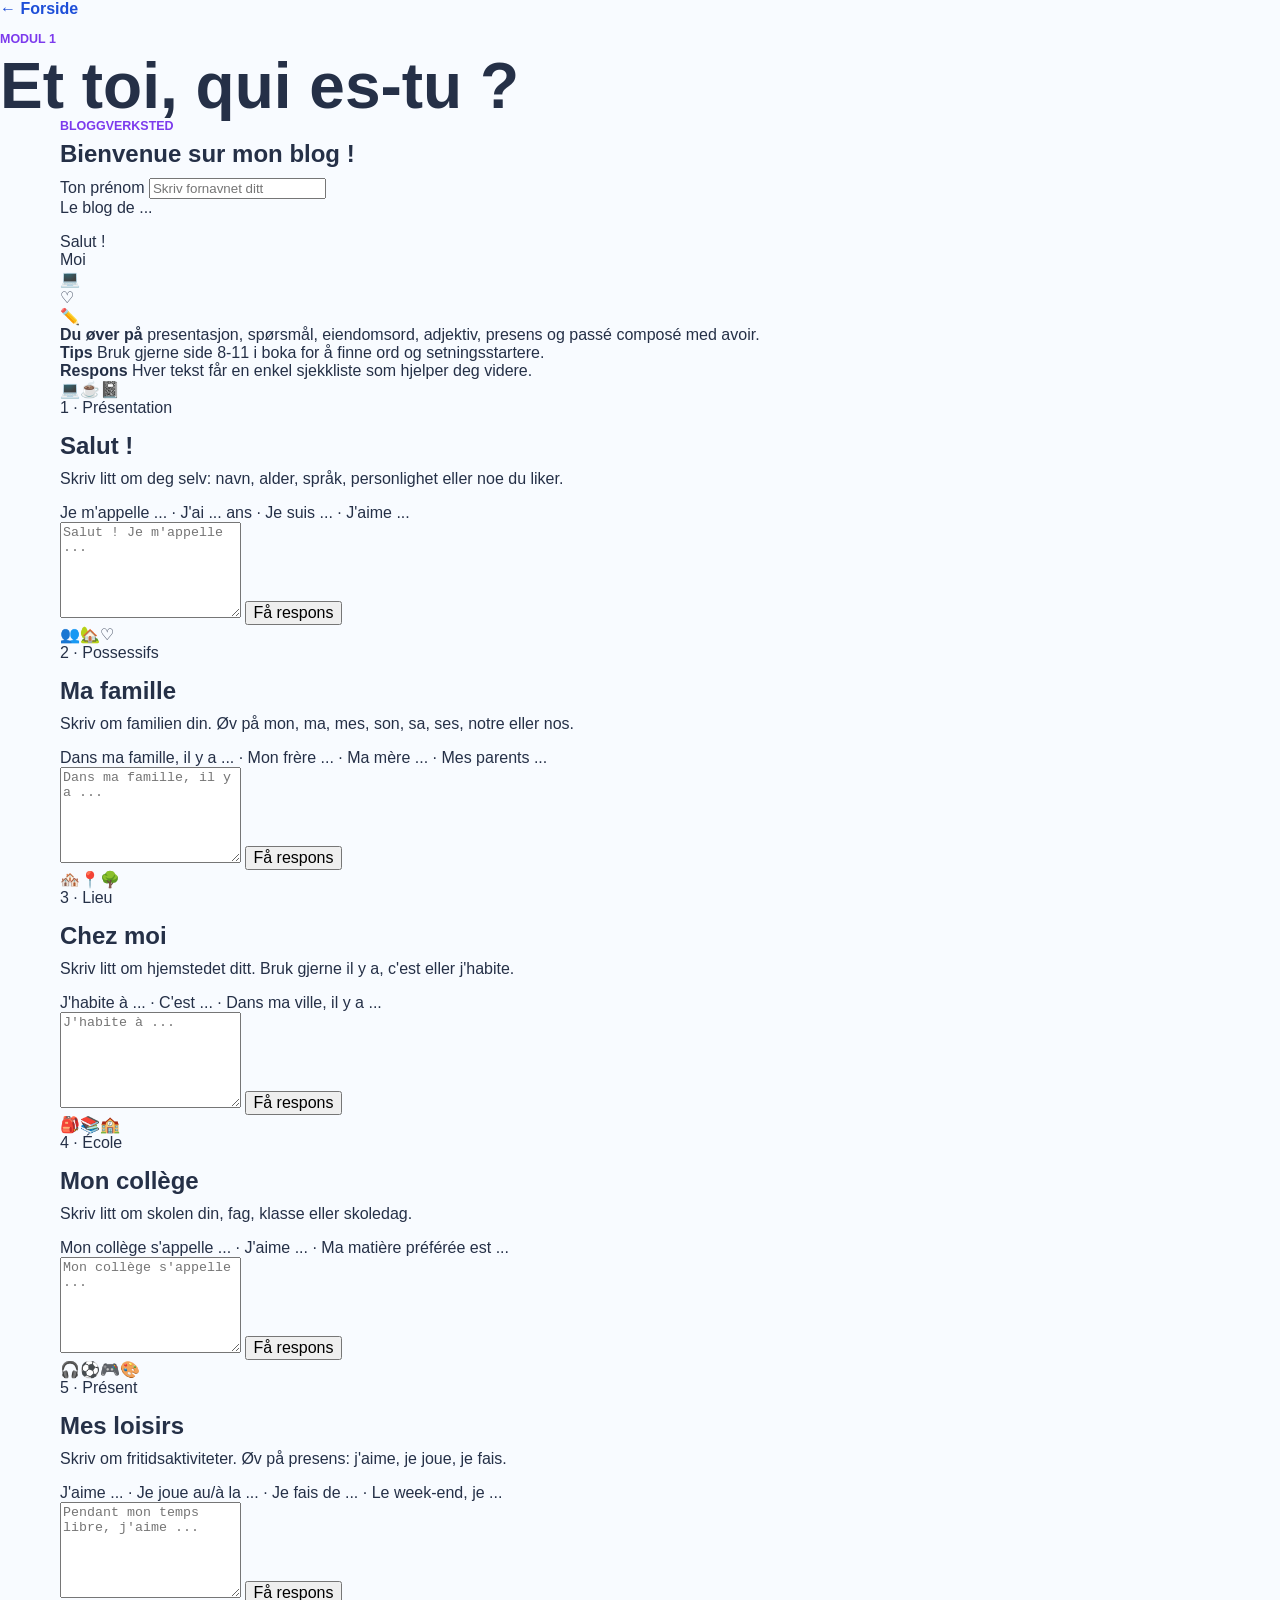
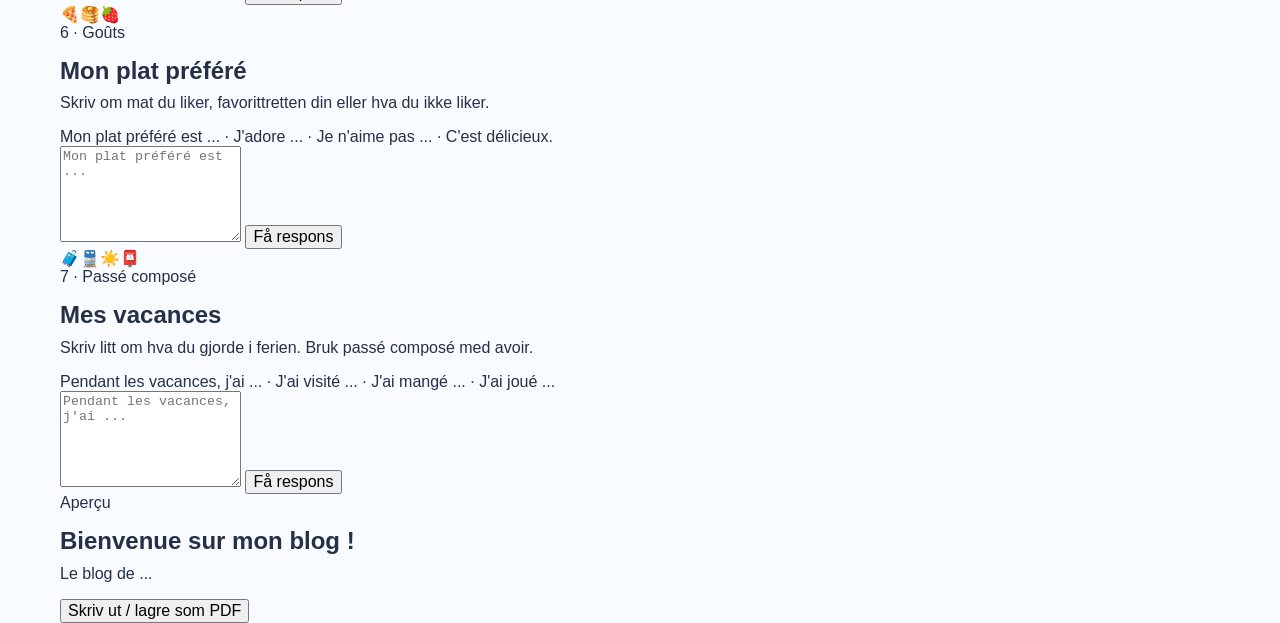
==== commit bfa1589c: "Create scrapbook blog module" ====
--- a/module1.html
+++ b/module1.html
@@ -3,272 +3,156 @@
 <head>
   <meta charset="UTF-8" />
   <meta name="viewport" content="width=device-width, initial-scale=1.0" />
-  <title>Modul 1 - Tu viens de quelle région?</title>
+  <title>Modul 1 - Et toi, qui es-tu?</title>
   <link rel="stylesheet" href="style.css" />
-  <link rel="stylesheet" href="grammar.css" />
-  <link rel="stylesheet" href="summary.css" />
-  <link rel="stylesheet" href="sound.css" />
+  <link rel="stylesheet" href="blog.css" />
 </head>
-<body>
-  <header class="topbar">
-    <div>
-      <a class="back-link" href="index.html">← Forside</a>
-      <p class="eyebrow">Modul 1</p>
-      <h1>Tu viens de quelle région?</h1>
-    </div>
-    <div class="score-card" aria-live="polite">
-      <span class="score-icon">⭐</span>
-      <div>
-        <strong id="totalScore">0</strong>
-        <span>poeng samlet</span>
-      </div>
-    </div>
+<body class="blog-page">
+  <header class="blog-topbar">
+    <a class="back-link" href="index.html">← Forside</a>
+    <p class="eyebrow">Modul 1</p>
+    <h1>Et toi, qui es-tu ?</h1>
   </header>
 
-  <main>
-    <section class="map-panel" aria-labelledby="mapTitle">
-      <div class="map-copy">
-        <p class="eyebrow">Kapittelmodul</p>
-        <h2 id="mapTitle">Klar for første reise?</h2>
-        <p>Her øver du på verb, eiendomsord og passé composé mens du jobber med steder og regioner.</p>
+  <main class="blog-shell">
+    <section class="blog-hero" aria-labelledby="blogTitle">
+      <div class="hero-copy">
+        <p class="eyebrow">Bloggverksted</p>
+        <h2 id="blogTitle">Bienvenue sur mon blog !</h2>
+        <label class="name-label" for="studentName">Ton prénom</label>
+        <input id="studentName" class="name-input" type="text" maxlength="24" placeholder="Skriv fornavnet ditt" autocomplete="given-name" />
+        <p class="blog-byline" id="blogByline">Le blog de ...</p>
       </div>
-      <div class="postcard-row" aria-hidden="true">
-        <div class="postcard paris"><span>🗼</span><strong>Paris</strong></div>
-        <div class="postcard corse"><span>🏝️</span><strong>Corse</strong></div>
-        <div class="postcard guyane"><span>🌿</span><strong>Guyane</strong></div>
+      <div class="scrap-hero-art" aria-hidden="true">
+        <div class="paper-note note-a">Salut !</div>
+        <div class="paper-note note-b">Moi</div>
+        <div class="sticker laptop">💻</div>
+        <div class="sticker heart">♡</div>
+        <div class="sticker pen">✏️</div>
       </div>
     </section>
 
-    <nav class="station-nav" aria-label="Stasjoner i modul 1">
-      <a href="#verbverksted">🛠️ Verb</a>
-      <a href="#eiendomsord">🏠 Eiendomsord</a>
-      <a href="#passe-compose">🚉 Passé composé</a>
-      <a href="#oppsummering">🚗 Oppsummering</a>
-    </nav>
-
-    <section class="module-grid single-module" aria-label="Modulstatus">
-      <article class="module-card active" data-module="verb">
-        <div class="module-visual">🧭</div>
-        <div>
-          <p class="tag">Modul 1</p>
-          <h2>Tu viens de quelle région?</h2>
-          <p>Verbverksted, eiendomsord, passé composé og oppsummeringsspill.</p>
-          <div class="progress"><span id="verbProgress"></span></div>
-          <p class="progress-text" id="verbProgressText">Verb: 0 av 30 oppgaver</p>
-        </div>
+    <section class="blog-guide" aria-label="Ord og grammatikk i modulen">
+      <article>
+        <strong>Du øver på</strong>
+        <span>presentasjon, spørsmål, eiendomsord, adjektiv, presens og passé composé med avoir.</span>
+      </article>
+      <article>
+        <strong>Tips</strong>
+        <span>Bruk gjerne side 8-11 i boka for å finne ord og setningsstartere.</span>
+      </article>
+      <article>
+        <strong>Respons</strong>
+        <span>Hver tekst får en enkel sjekkliste som hjelper deg videre.</span>
       </article>
     </section>
 
-    <section class="workspace" id="verbverksted" aria-live="polite">
-      <div class="lesson-card">
-        <div class="lesson-header">
-          <div>
-            <p class="eyebrow">Stasjon 1 · Verbverksted</p>
-            <h2 id="questionTitle">Oppgave</h2>
+    <section class="blog-layout">
+      <div class="blog-editor" aria-label="Skriv blogginnlegg">
+        <article class="blog-card" data-section="salut">
+          <div class="blog-illustration desk"><span>💻</span><span>☕</span><span>📓</span></div>
+          <div class="blog-card-copy">
+            <p class="step-label">1 · Présentation</p>
+            <h2>Salut !</h2>
+            <p>Skriv litt om deg selv: navn, alder, språk, personlighet eller noe du liker.</p>
+            <div class="starter-box">Je m'appelle ... · J'ai ... ans · Je suis ... · J'aime ...</div>
+            <textarea data-text="salut" rows="6" placeholder="Salut ! Je m'appelle ..."></textarea>
+            <button class="feedback-button" type="button" data-feedback="salut">Få respons</button>
+            <div class="blog-feedback" data-output="salut"></div>
           </div>
-          <button class="ghost-button" id="resetButton" type="button">🔁 Start nivået på nytt</button>
-        </div>
+        </article>
 
-        <div class="level-panel" aria-label="Velg vanskelighetsgrad">
-          <button class="level-button active" type="button" data-level="blandet">🎲 Blandet</button>
-          <button class="level-button" type="button" data-level="lett">🌱 Lett</button>
-          <button class="level-button" type="button" data-level="middels">🎯 Middels</button>
-          <button class="level-button" type="button" data-level="utfordring">🔥 Utfordring</button>
-        </div>
+        <article class="blog-card" data-section="famille">
+          <div class="blog-illustration family"><span>👥</span><span>🏡</span><span>♡</span></div>
+          <div class="blog-card-copy">
+            <p class="step-label">2 · Possessifs</p>
+            <h2>Ma famille</h2>
+            <p>Skriv om familien din. Øv på mon, ma, mes, son, sa, ses, notre eller nos.</p>
+            <div class="starter-box">Dans ma famille, il y a ... · Mon frère ... · Ma mère ... · Mes parents ...</div>
+            <textarea data-text="famille" rows="6" placeholder="Dans ma famille, il y a ..."></textarea>
+            <button class="feedback-button" type="button" data-feedback="famille">Få respons</button>
+            <div class="blog-feedback" data-output="famille"></div>
+          </div>
+        </article>
 
-        <div class="question-box">
-          <p class="question-count" id="questionCount">Oppgave 1 av 30</p>
-          <p id="questionText"></p>
-          <div class="answer-grid" id="answerGrid"></div>
-          <div class="help-row">
-            <button class="help-button" id="ruleButton" type="button">💡 Vis regel</button>
-            <button class="help-button" id="hintButton" type="button">🧩 Vis hint</button>
+        <article class="blog-card" data-section="chezmoi">
+          <div class="blog-illustration town"><span>🏘️</span><span>📍</span><span>🌳</span></div>
+          <div class="blog-card-copy">
+            <p class="step-label">3 · Lieu</p>
+            <h2>Chez moi</h2>
+            <p>Skriv litt om hjemstedet ditt. Bruk gjerne il y a, c'est eller j'habite.</p>
+            <div class="starter-box">J'habite à ... · C'est ... · Dans ma ville, il y a ...</div>
+            <textarea data-text="chezmoi" rows="6" placeholder="J'habite à ..."></textarea>
+            <button class="feedback-button" type="button" data-feedback="chezmoi">Få respons</button>
+            <div class="blog-feedback" data-output="chezmoi"></div>
           </div>
-          <p class="support-text" id="supportText"></p>
-          <p class="feedback" id="feedback"></p>
-        </div>
+        </article>
+
+        <article class="blog-card" data-section="college">
+          <div class="blog-illustration school"><span>🎒</span><span>📚</span><span>🏫</span></div>
+          <div class="blog-card-copy">
+            <p class="step-label">4 · École</p>
+            <h2>Mon collège</h2>
+            <p>Skriv litt om skolen din, fag, klasse eller skoledag.</p>
+            <div class="starter-box">Mon collège s'appelle ... · J'aime ... · Ma matière préférée est ...</div>
+            <textarea data-text="college" rows="6" placeholder="Mon collège s'appelle ..."></textarea>
+            <button class="feedback-button" type="button" data-feedback="college">Få respons</button>
+            <div class="blog-feedback" data-output="college"></div>
+          </div>
+        </article>
+
+        <article class="blog-card" data-section="loisirs">
+          <div class="blog-illustration hobbies"><span>🎧</span><span>⚽</span><span>🎮</span><span>🎨</span></div>
+          <div class="blog-card-copy">
+            <p class="step-label">5 · Présent</p>
+            <h2>Mes loisirs</h2>
+            <p>Skriv om fritidsaktiviteter. Øv på presens: j'aime, je joue, je fais.</p>
+            <div class="starter-box">J'aime ... · Je joue au/à la ... · Je fais de ... · Le week-end, je ...</div>
+            <textarea data-text="loisirs" rows="6" placeholder="Pendant mon temps libre, j'aime ..."></textarea>
+            <button class="feedback-button" type="button" data-feedback="loisirs">Få respons</button>
+            <div class="blog-feedback" data-output="loisirs"></div>
+          </div>
+        </article>
+
+        <article class="blog-card" data-section="plat">
+          <div class="blog-illustration food"><span>🍕</span><span>🥞</span><span>🍓</span></div>
+          <div class="blog-card-copy">
+            <p class="step-label">6 · Goûts</p>
+            <h2>Mon plat préféré</h2>
+            <p>Skriv om mat du liker, favorittretten din eller hva du ikke liker.</p>
+            <div class="starter-box">Mon plat préféré est ... · J'adore ... · Je n'aime pas ... · C'est délicieux.</div>
+            <textarea data-text="plat" rows="6" placeholder="Mon plat préféré est ..."></textarea>
+            <button class="feedback-button" type="button" data-feedback="plat">Få respons</button>
+            <div class="blog-feedback" data-output="plat"></div>
+          </div>
+        </article>
+
+        <article class="blog-card" data-section="vacances">
+          <div class="blog-illustration holiday"><span>🧳</span><span>🚆</span><span>☀️</span><span>📮</span></div>
+          <div class="blog-card-copy">
+            <p class="step-label">7 · Passé composé</p>
+            <h2>Mes vacances</h2>
+            <p>Skriv litt om hva du gjorde i ferien. Bruk passé composé med avoir.</p>
+            <div class="starter-box">Pendant les vacances, j'ai ... · J'ai visité ... · J'ai mangé ... · J'ai joué ...</div>
+            <textarea data-text="vacances" rows="6" placeholder="Pendant les vacances, j'ai ..."></textarea>
+            <button class="feedback-button" type="button" data-feedback="vacances">Få respons</button>
+            <div class="blog-feedback" data-output="vacances"></div>
+          </div>
+        </article>
       </div>
 
-      <aside class="side-panel">
-        <h2>🎧 Snakk litt fransk</h2>
-        <p>Hør setningen, les den inn, og spill av din egen stemme. Du kan prøve så mange ganger du vil.</p>
-        <div class="speech-card">
-          <p id="speechText">Je suis allé à Paris.</p>
-          <button id="listenButton" type="button">🔊 Lytt</button>
+      <aside class="blog-preview-panel" aria-label="Forhåndsvisning av bloggen">
+        <div class="preview-paper">
+          <p class="preview-kicker">Aperçu</p>
+          <h2>Bienvenue sur mon blog !</h2>
+          <p id="previewName" class="preview-name">Le blog de ...</p>
+          <div id="previewPosts" class="preview-posts"></div>
         </div>
-        <div class="record-controls">
-          <button id="recordButton" type="button">🎙️ Spill inn</button>
-          <button id="stopButton" type="button" disabled>⏹️ Stopp</button>
-          <button id="newSentenceButton" type="button">🎲 Ny setning</button>
-          <audio id="playback" controls></audio>
-        </div>
-        <p class="small-note" id="recordStatus">Opptak krever at nettleseren får tilgang til mikrofon.</p>
+        <button id="printBlog" class="print-button" type="button">Skriv ut / lagre som PDF</button>
       </aside>
-    </section>
-
-    <section class="grammar-station" id="eiendomsord">
-      <div class="station-header">
-        <div class="station-icon">🏠</div>
-        <div>
-          <p class="eyebrow">Stasjon 2</p>
-          <h2>Eiendomsord</h2>
-          <p>Eiendomsordet følger ordet som kommer etter: hankjønn, hunkjønn eller flertall.</p>
-        </div>
-      </div>
-
-      <div class="rule-card">
-        <strong>Husk:</strong> På fransk ser vi på tingen eller personen som eies. Det heter <strong>mon frère</strong>, <strong>ma soeur</strong> og <strong>mes amis</strong>.
-      </div>
-
-      <div class="table-wrap">
-        <table class="grammar-table">
-          <thead>
-            <tr><th>Eier</th><th>Entall hankjønn</th><th>Entall hunkjønn</th><th>Flertall</th></tr>
-          </thead>
-          <tbody>
-            <tr><td>jeg</td><td>mon</td><td>ma</td><td>mes</td></tr>
-            <tr><td>du</td><td>ton</td><td>ta</td><td>tes</td></tr>
-            <tr><td>han/hun</td><td>son</td><td>sa</td><td>ses</td></tr>
-            <tr><td>vi</td><td>notre</td><td>notre</td><td>nos</td></tr>
-            <tr><td>dere</td><td>votre</td><td>votre</td><td>vos</td></tr>
-            <tr><td>de</td><td>leur</td><td>leur</td><td>leurs</td></tr>
-          </tbody>
-        </table>
-      </div>
-
-      <div class="activity-grid">
-        <article class="activity-card">
-          <h3>🎯 Velg riktig eiendomsord</h3>
-          <div class="activity-row"><label>___ frère est à Paris.</label><select data-answer="mon"><option></option><option>mon</option><option>ma</option><option>mes</option></select></div>
-          <div class="activity-row"><label>___ soeur habite en Corse.</label><select data-answer="ma"><option></option><option>mon</option><option>ma</option><option>mes</option></select></div>
-          <div class="activity-row"><label>___ amis visitent Meaux.</label><select data-answer="mes"><option></option><option>mon</option><option>ma</option><option>mes</option></select></div>
-          <div class="activity-row"><label>___ région est belle.</label><select data-answer="notre"><option></option><option>notre</option><option>nos</option><option>votre</option></select></div>
-          <button class="check-button" data-check="possessifs-1" type="button">Sjekk svar</button>
-          <p class="activity-feedback"></p>
-        </article>
-
-        <article class="activity-card">
-          <h3>✍️ Skriv riktig ord</h3>
-          <div class="activity-row"><label>mine venner = ___ amis</label><input data-answer="mes" autocomplete="off"></div>
-          <div class="activity-row"><label>din mor = ___ mère</label><input data-answer="ta" autocomplete="off"></div>
-          <div class="activity-row"><label>hans/hennes skole = ___ école</label><input data-answer="son" autocomplete="off"></div>
-          <div class="activity-row"><label>deres bil = ___ voiture</label><input data-answer="leur" autocomplete="off"></div>
-          <button class="check-button" data-check="possessifs-2" type="button">Sjekk svar</button>
-          <p class="activity-feedback"></p>
-        </article>
-
-        <article class="activity-card">
-          <h3>🔎 Finn eiendomsord</h3>
-          <p>Les teksten og skriv tre eiendomsord du finner.</p>
-          <div class="mini-text">Salut! Je suis à Paris avec <span class="word-chip">ma</span> classe. <span class="word-chip">Mon</span> hôtel est près de la gare. <span class="word-chip">Mes</span> amis aiment la ville.</div>
-          <div class="activity-row"><label>Ord 1</label><input data-answer="ma|mon|mes" autocomplete="off"></div>
-          <div class="activity-row"><label>Ord 2</label><input data-answer="ma|mon|mes" autocomplete="off"></div>
-          <div class="activity-row"><label>Ord 3</label><input data-answer="ma|mon|mes" autocomplete="off"></div>
-          <button class="check-button" data-check="possessifs-3" type="button">Sjekk svar</button>
-          <p class="activity-feedback"></p>
-        </article>
-
-        <article class="activity-card">
-          <h3>🧩 Forstå regelen</h3>
-          <div class="activity-row"><label>Pourquoi: mon école?</label><select data-answer="école starter med vokal"><option></option><option>école starter med vokal</option><option>école er flertall</option><option>école er hankjønn</option></select></div>
-          <div class="activity-row"><label>Hva bestemmer om vi bruker mon/ma/mes?</label><select data-answer="ordet etter"><option></option><option>ordet etter</option><option>personen som eier</option><option>verbet i setningen</option></select></div>
-          <button class="check-button" data-check="possessifs-4" type="button">Sjekk svar</button>
-          <p class="activity-feedback"></p>
-        </article>
-      </div>
-    </section>
-
-    <section class="grammar-station" id="passe-compose">
-      <div class="station-header">
-        <div class="station-icon">🚉</div>
-        <div>
-          <p class="eyebrow">Stasjon 3</p>
-          <h2>Passé composé</h2>
-          <p>Først repeterer vi passé composé med avoir. Så øver vi på être-verb som handler mye om reise, bevegelse eller endring.</p>
-        </div>
-      </div>
-
-      <div class="rule-card">
-        <strong>Avoir:</strong> j'ai visité, tu as fini, nous avons vendu. <br>
-        <strong>Être:</strong> je suis allé, elle est partie, ils sont arrivés. Med être må partisippet ofte passe: allé, allée, allés, allées.
-      </div>
-
-      <div class="activity-grid">
-        <article class="activity-card">
-          <h3>🎯 Avoir eller être?</h3>
-          <div class="activity-row"><label>Je ___ visité Paris.</label><select data-answer="ai"><option></option><option>ai</option><option>suis</option></select></div>
-          <div class="activity-row"><label>Elle ___ partie en Corse.</label><select data-answer="est"><option></option><option>a</option><option>est</option></select></div>
-          <div class="activity-row"><label>Nous ___ vendu la voiture.</label><select data-answer="avons"><option></option><option>avons</option><option>sommes</option></select></div>
-          <div class="activity-row"><label>Ils ___ arrivés à Meaux.</label><select data-answer="sont"><option></option><option>ont</option><option>sont</option></select></div>
-          <button class="check-button" data-check="passe-1" type="button">Sjekk svar</button>
-          <p class="activity-feedback"></p>
-        </article>
-
-        <article class="activity-card">
-          <h3>✍️ Velg riktig partisipp</h3>
-          <div class="activity-row"><label>Il est ___ à Paris.</label><select data-answer="allé"><option></option><option>allé</option><option>allée</option><option>allés</option></select></div>
-          <div class="activity-row"><label>Elle est ___ en Guyane.</label><select data-answer="allée"><option></option><option>allé</option><option>allée</option><option>allés</option></select></div>
-          <div class="activity-row"><label>Ils sont ___ à la gare.</label><select data-answer="arrivés"><option></option><option>arrivé</option><option>arrivée</option><option>arrivés</option></select></div>
-          <div class="activity-row"><label>Elles sont ___ de Corse.</label><select data-answer="parties"><option></option><option>parti</option><option>partie</option><option>parties</option></select></div>
-          <button class="check-button" data-check="passe-2" type="button">Sjekk svar</button>
-          <p class="activity-feedback"></p>
-        </article>
-
-        <article class="activity-card">
-          <h3>🚗 Reiseverb med être</h3>
-          <p>Skriv hjelpeverbet som mangler.</p>
-          <div class="activity-row"><label>Je ___ né en France.</label><input data-answer="suis" autocomplete="off"></div>
-          <div class="activity-row"><label>Tu ___ resté à l'hôtel.</label><input data-answer="es" autocomplete="off"></div>
-          <div class="activity-row"><label>Nous ___ montés dans le train.</label><input data-answer="sommes" autocomplete="off"></div>
-          <div class="activity-row"><label>Vous ___ sortis de la gare.</label><input data-answer="êtes" autocomplete="off"></div>
-          <button class="check-button" data-check="passe-3" type="button">Sjekk svar</button>
-          <p class="activity-feedback"></p>
-        </article>
-
-        <article class="activity-card">
-          <h3>🌍 Oversett kort</h3>
-          <div class="activity-row"><label>Jeg dro til Paris. = Je ___ allé à Paris.</label><input data-answer="suis" autocomplete="off"></div>
-          <div class="activity-row"><label>Hun kom til Meaux. = Elle est ___ à Meaux.</label><input data-answer="arrivée" autocomplete="off"></div>
-          <div class="activity-row"><label>Vi besøkte Korsika. = Nous avons ___ la Corse.</label><input data-answer="visité" autocomplete="off"></div>
-          <button class="check-button" data-check="passe-4" type="button">Sjekk svar</button>
-          <p class="activity-feedback"></p>
-        </article>
-      </div>
-    </section>
-
-    <section class="summary-game" id="oppsummering" aria-labelledby="summaryTitle">
-      <div class="summary-intro">
-        <div>
-          <p class="eyebrow">Oppsummeringsspill</p>
-          <h2 id="summaryTitle">Reiseruta: klarer du 20 stopp?</h2>
-          <p>Bilen flytter seg fremover når du svarer riktig. Spillet blander verb, eiendomsord og passé composé.</p>
-        </div>
-        <button class="summary-reset" id="summaryReset" type="button">🔁 Start spillet på nytt</button>
-      </div>
-
-      <div class="road-wrap" aria-hidden="true">
-        <div class="road-line"></div>
-        <div class="road-car" id="roadCar">🚗</div>
-        <div class="road-finish">🏁</div>
-      </div>
-
-      <div class="summary-status">
-        <span id="summaryCounter">Stopp 1 av 20</span>
-        <span id="summaryScore">0 riktige</span>
-      </div>
-
-      <div class="summary-question-card">
-        <p id="summaryQuestion">Trykk på et svar for å starte reisen.</p>
-        <div class="summary-answers" id="summaryAnswers"></div>
-        <p class="summary-feedback" id="summaryFeedback"></p>
-      </div>
     </section>
   </main>
 
-  <script src="app.js"></script>
-  <script src="grammar.js"></script>
-  <script src="summary.js"></script>
-  <script src="summary-car.js"></script>
-  <script src="sound.js"></script>
+  <script src="blog.js"></script>
 </body>
 </html>
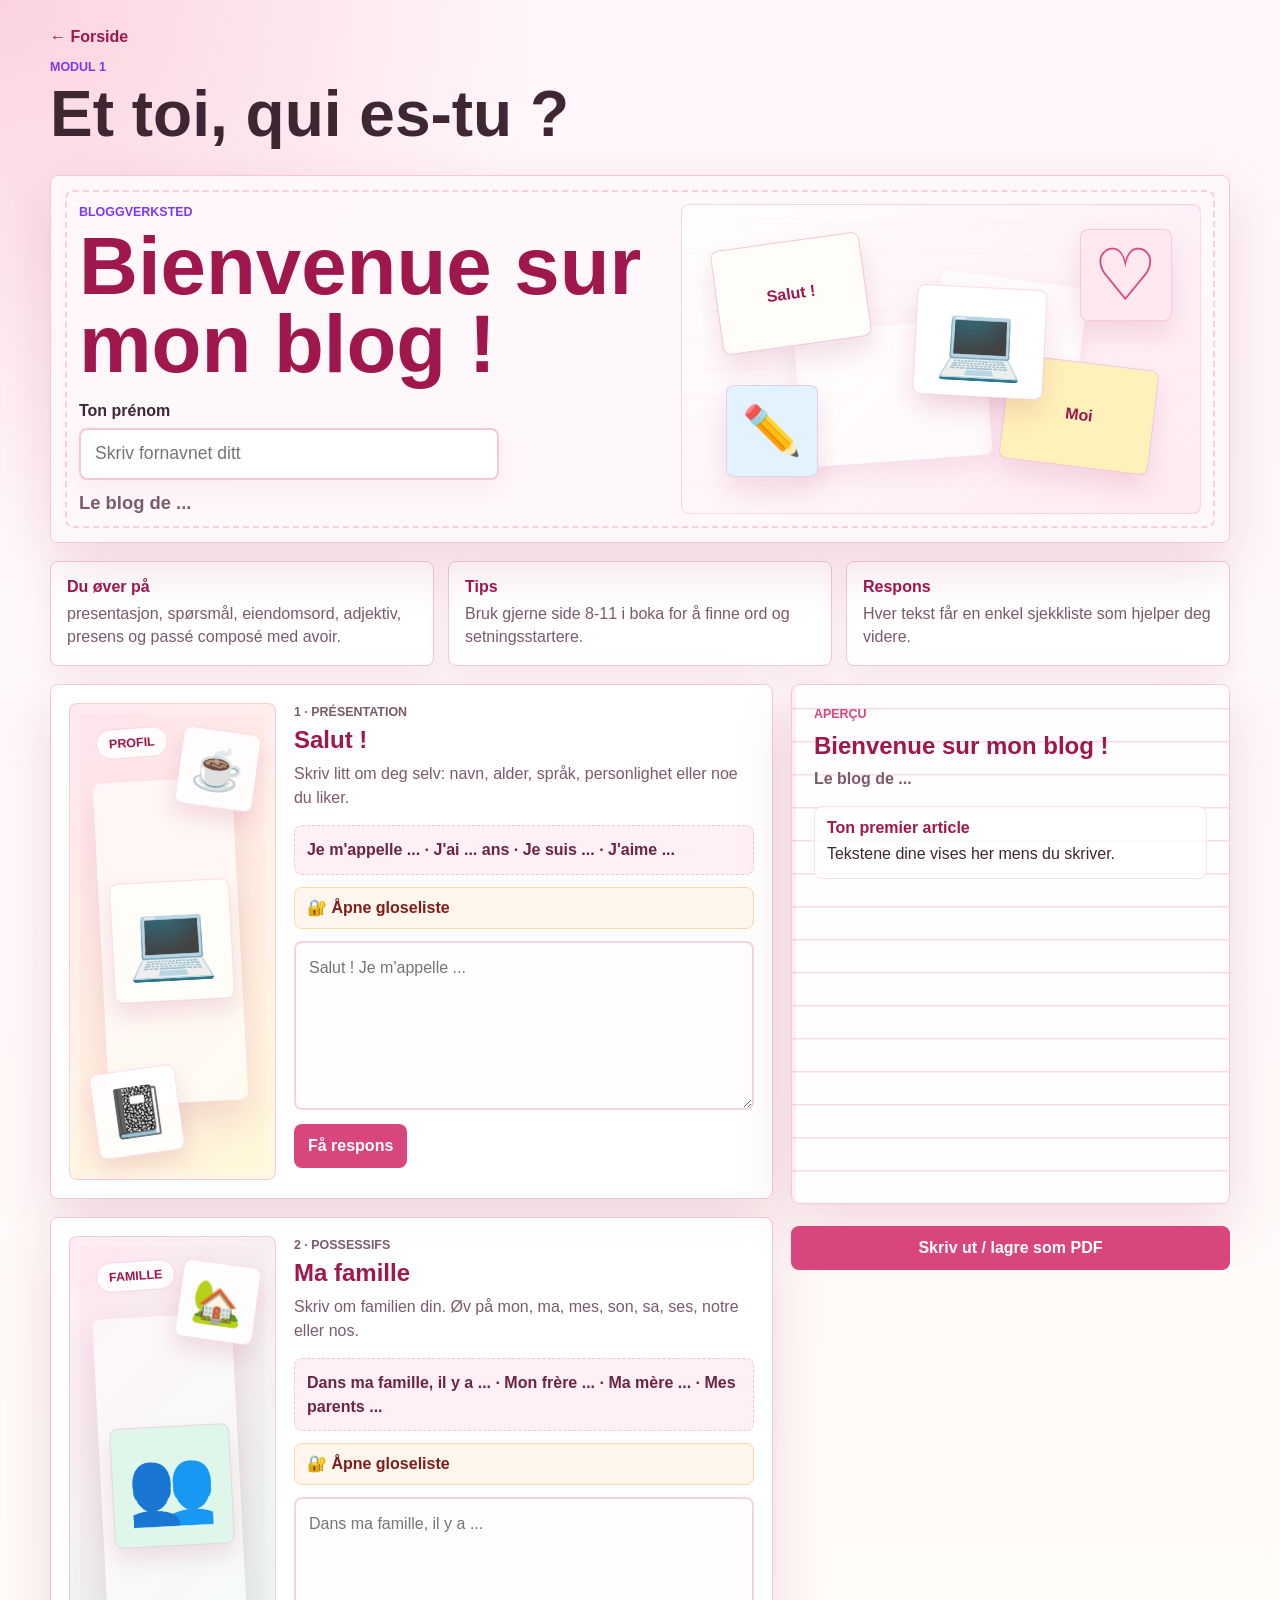
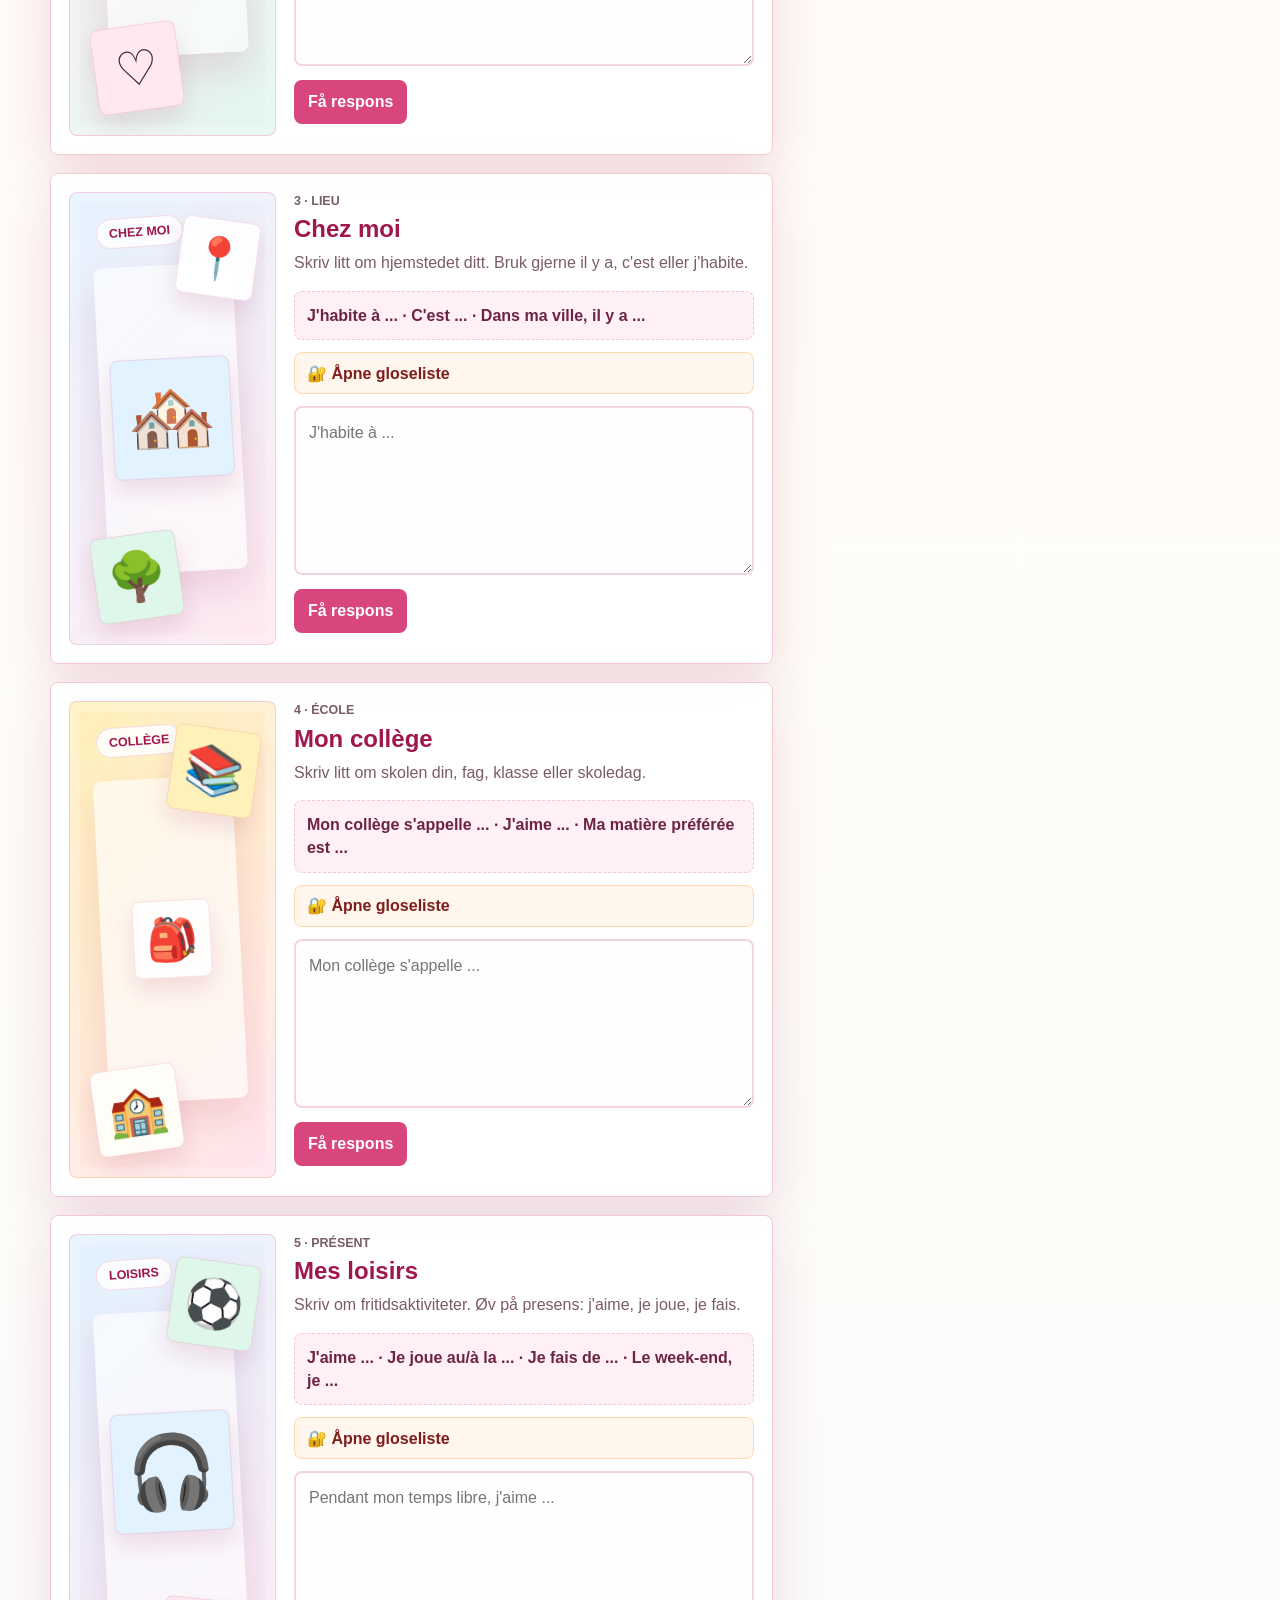
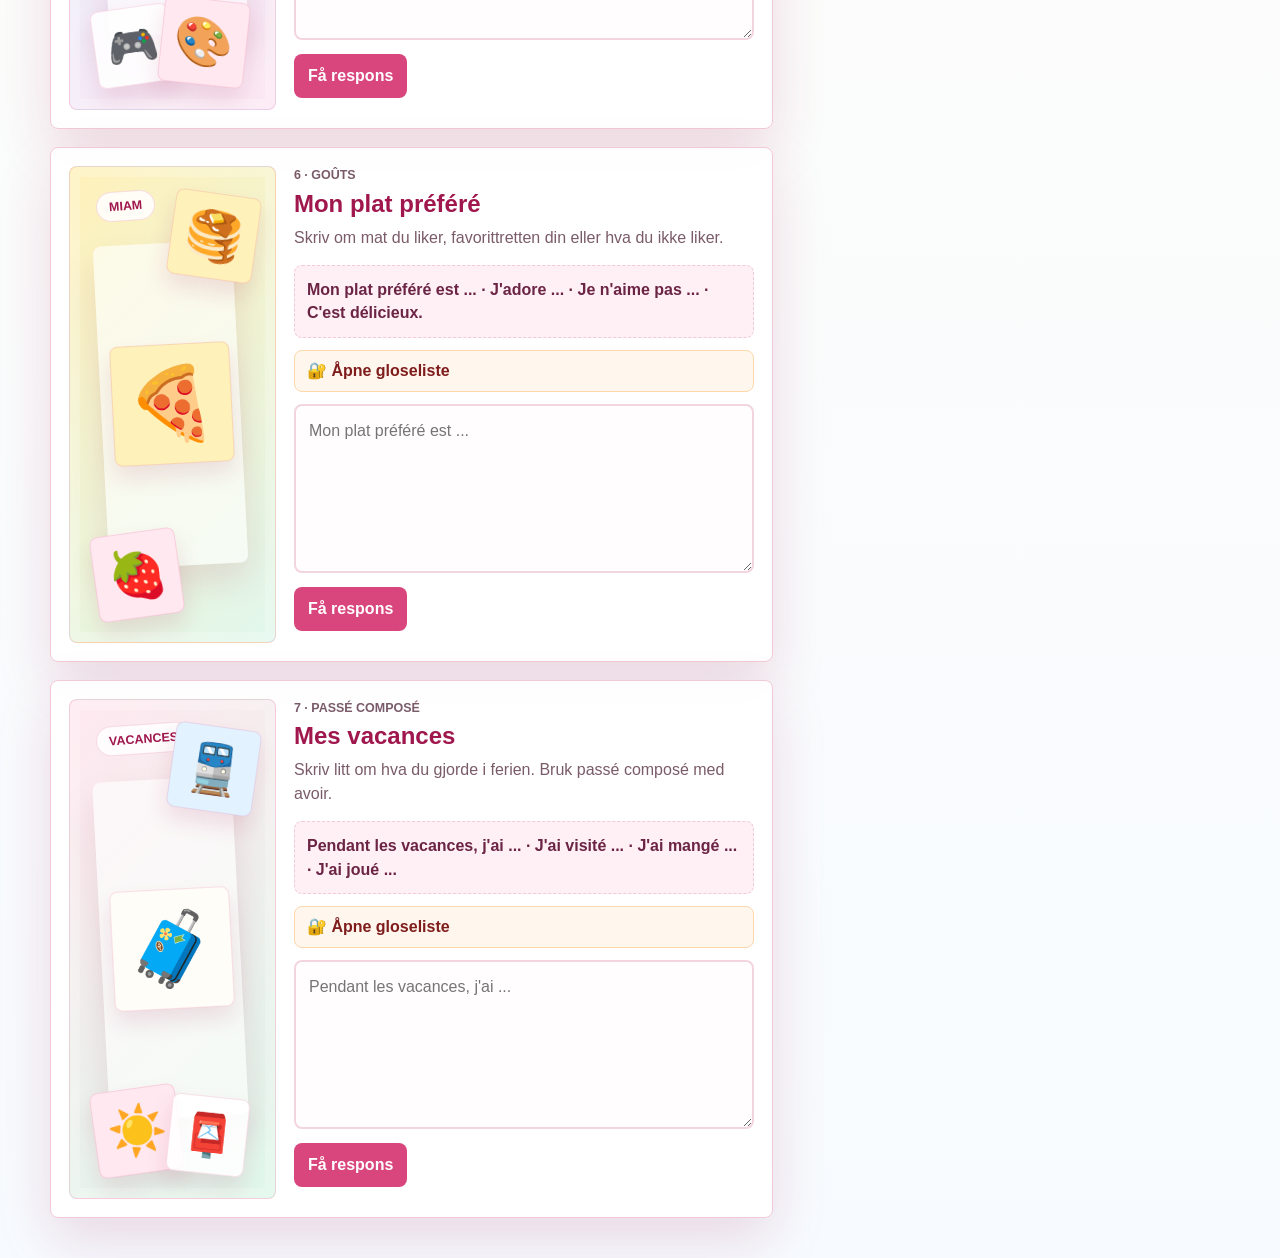
==== commit 598a9876: "Load locked blog glossaries" ====
--- a/module1.html
+++ b/module1.html
@@ -154,5 +154,6 @@
   </main>
 
   <script src="blog.js"></script>
+  <script src="blog-support.js"></script>
 </body>
 </html>
--- a/blog.css
+++ b/blog.css
@@ -0,0 +1,682 @@
+:root {
+  --blog-ink: #3f2633;
+  --blog-muted: #7a5b69;
+  --blog-paper: #fff9fb;
+  --blog-soft: #ffe8f0;
+  --blog-pink: #f7b6c8;
+  --blog-rose: #d9467d;
+  --blog-berry: #9f174d;
+  --blog-mint: #dff7ea;
+  --blog-blue: #e2f2ff;
+  --blog-yellow: #fff1ba;
+  --blog-line: #f2c9d6;
+  --blog-shadow: 0 22px 55px rgba(159, 23, 77, 0.15);
+}
+
+.blog-page {
+  color: var(--blog-ink);
+  background:
+    radial-gradient(circle at top left, rgba(247, 182, 200, 0.55), transparent 34rem),
+    linear-gradient(180deg, #fff6fa 0%, #fffdf8 48%, #f7fbff 100%);
+}
+
+.blog-topbar,
+.blog-shell {
+  width: min(1180px, calc(100% - 32px));
+  margin: 0 auto;
+}
+
+.blog-topbar {
+  padding: 28px 0 10px;
+}
+
+.blog-topbar .back-link {
+  color: var(--blog-berry);
+}
+
+.blog-topbar h1 {
+  max-width: 760px;
+}
+
+.blog-hero {
+  position: relative;
+  display: grid;
+  grid-template-columns: minmax(0, 1fr) minmax(320px, 0.9fr);
+  gap: 24px;
+  align-items: stretch;
+  margin: 18px 0 18px;
+  padding: 28px;
+  border: 1px solid var(--blog-line);
+  border-radius: 8px;
+  background: rgba(255, 249, 251, 0.92);
+  box-shadow: var(--blog-shadow);
+  overflow: hidden;
+}
+
+.blog-hero::before {
+  content: "";
+  position: absolute;
+  inset: 14px;
+  pointer-events: none;
+  border: 2px dashed rgba(217, 70, 125, 0.22);
+  border-radius: 8px;
+}
+
+.hero-copy {
+  position: relative;
+  z-index: 1;
+  align-self: center;
+}
+
+.hero-copy h2 {
+  margin-bottom: 18px;
+  font-size: clamp(2.4rem, 7vw, 5.1rem);
+  line-height: 0.96;
+  color: var(--blog-berry);
+}
+
+.name-label {
+  display: block;
+  margin-bottom: 8px;
+  font-weight: 800;
+}
+
+.name-input {
+  width: min(420px, 100%);
+  min-height: 52px;
+  padding: 12px 14px;
+  border: 2px solid var(--blog-line);
+  border-radius: 8px;
+  background: white;
+  color: var(--blog-ink);
+  font: inherit;
+  font-size: 1.1rem;
+  box-shadow: 0 8px 22px rgba(217, 70, 125, 0.08);
+}
+
+.name-input:focus-visible,
+.blog-card textarea:focus-visible {
+  outline: 3px solid rgba(217, 70, 125, 0.22);
+  border-color: var(--blog-rose);
+}
+
+.blog-byline {
+  margin: 12px 0 0;
+  color: var(--blog-muted);
+  font-size: 1.15rem;
+  font-weight: 800;
+}
+
+.scrap-hero-art {
+  position: relative;
+  z-index: 1;
+  min-height: 310px;
+  border-radius: 8px;
+  background:
+    linear-gradient(135deg, rgba(255, 255, 255, 0.75), rgba(255, 232, 240, 0.9)),
+    repeating-linear-gradient(0deg, transparent 0 27px, rgba(159, 23, 77, 0.08) 28px 29px);
+  border: 1px solid rgba(217, 70, 125, 0.18);
+  overflow: hidden;
+}
+
+.paper-note,
+.sticker {
+  position: absolute;
+  display: grid;
+  place-items: center;
+  border-radius: 8px;
+  box-shadow: 0 14px 26px rgba(159, 23, 77, 0.13);
+}
+
+.paper-note {
+  width: 150px;
+  height: 105px;
+  background: #fffdf8;
+  border: 1px solid var(--blog-line);
+  color: var(--blog-berry);
+  font-weight: 900;
+}
+
+.note-a {
+  left: 34px;
+  top: 36px;
+  transform: rotate(-8deg);
+}
+
+.note-b {
+  right: 46px;
+  bottom: 46px;
+  transform: rotate(7deg);
+  background: var(--blog-yellow);
+}
+
+.sticker {
+  width: 92px;
+  height: 92px;
+  font-size: 3rem;
+  background: white;
+  border: 1px solid rgba(217, 70, 125, 0.18);
+}
+
+.sticker.laptop {
+  left: 45%;
+  top: 82px;
+  width: 130px;
+  height: 110px;
+  font-size: 4.4rem;
+  transform: rotate(3deg);
+}
+
+.sticker.heart {
+  right: 28px;
+  top: 24px;
+  color: var(--blog-rose);
+  font-size: 4.5rem;
+  background: var(--blog-soft);
+}
+
+.sticker.pen {
+  left: 44px;
+  bottom: 36px;
+  background: var(--blog-blue);
+}
+
+.blog-guide {
+  display: grid;
+  grid-template-columns: repeat(3, minmax(0, 1fr));
+  gap: 14px;
+  margin-bottom: 18px;
+}
+
+.blog-guide article {
+  padding: 16px;
+  border: 1px solid var(--blog-line);
+  border-radius: 8px;
+  background: white;
+  box-shadow: 0 10px 28px rgba(159, 23, 77, 0.08);
+}
+
+.blog-guide strong,
+.blog-guide span {
+  display: block;
+}
+
+.blog-guide strong {
+  margin-bottom: 6px;
+  color: var(--blog-berry);
+}
+
+.blog-guide span {
+  color: var(--blog-muted);
+  line-height: 1.45;
+}
+
+.blog-layout {
+  display: grid;
+  grid-template-columns: minmax(0, 1.35fr) minmax(320px, 0.82fr);
+  gap: 18px;
+  align-items: start;
+  padding-bottom: 40px;
+}
+
+.blog-editor {
+  display: grid;
+  gap: 18px;
+}
+
+.blog-card {
+  display: grid;
+  grid-template-columns: minmax(180px, 0.45fr) minmax(0, 1fr);
+  gap: 18px;
+  padding: 18px;
+  border: 1px solid var(--blog-line);
+  border-radius: 8px;
+  background: rgba(255, 255, 255, 0.96);
+  box-shadow: var(--blog-shadow);
+}
+
+.blog-illustration {
+  position: relative;
+  min-height: 220px;
+  display: grid;
+  place-items: center;
+  border-radius: 8px;
+  border: 1px solid rgba(217, 70, 125, 0.18);
+  overflow: hidden;
+}
+
+.blog-illustration::before,
+.blog-illustration::after {
+  content: "";
+  position: absolute;
+  border-radius: 999px;
+  opacity: 0.72;
+}
+
+.blog-illustration::before {
+  width: 150px;
+  height: 150px;
+  left: -48px;
+  top: -42px;
+  background: rgba(255, 255, 255, 0.72);
+}
+
+.blog-illustration::after {
+  width: 120px;
+  height: 120px;
+  right: -38px;
+  bottom: -32px;
+  background: rgba(255, 255, 255, 0.55);
+}
+
+.blog-illustration span {
+  position: relative;
+  z-index: 1;
+  display: inline-grid;
+  place-items: center;
+  width: 76px;
+  height: 76px;
+  margin: 4px;
+  border-radius: 8px;
+  background: rgba(255, 255, 255, 0.78);
+  box-shadow: 0 12px 22px rgba(159, 23, 77, 0.12);
+  font-size: 2.6rem;
+}
+
+.desk { background: linear-gradient(135deg, #ffe3ed, #fff7d8); }
+.family { background: linear-gradient(135deg, #ffe6f1, #e1f7ed); }
+.town { background: linear-gradient(135deg, #e5f2ff, #ffe8f0); }
+.school { background: linear-gradient(135deg, #fff1ba, #ffe4ee); }
+.hobbies { background: linear-gradient(135deg, #e2f2ff, #fce7f3); }
+.food { background: linear-gradient(135deg, #fff1ba, #e1f7ed); }
+.holiday { background: linear-gradient(135deg, #ffe8f0, #dff7ea); }
+
+.step-label {
+  margin-bottom: 6px;
+  color: var(--blog-rose);
+  font-size: 0.78rem;
+  font-weight: 900;
+  text-transform: uppercase;
+}
+
+.blog-card h2 {
+  margin-bottom: 8px;
+  color: var(--blog-berry);
+}
+
+.blog-card p {
+  color: var(--blog-muted);
+  line-height: 1.48;
+}
+
+.starter-box {
+  margin: 12px 0;
+  padding: 12px;
+  border-radius: 8px;
+  color: #6b2444;
+  background: #fff0f6;
+  border: 1px dashed var(--blog-line);
+  line-height: 1.45;
+  font-weight: 700;
+}
+
+.blog-card textarea {
+  width: 100%;
+  min-height: 138px;
+  resize: vertical;
+  padding: 13px;
+  border: 2px solid #f3d5df;
+  border-radius: 8px;
+  background: #fffdfd;
+  color: var(--blog-ink);
+  font: inherit;
+  line-height: 1.45;
+}
+
+.feedback-button,
+.print-button {
+  min-height: 44px;
+  margin-top: 10px;
+  padding: 11px 14px;
+  border: 0;
+  border-radius: 8px;
+  color: white;
+  background: var(--blog-rose);
+  font-weight: 900;
+  cursor: pointer;
+}
+
+.feedback-button:hover,
+.feedback-button:focus-visible,
+.print-button:hover,
+.print-button:focus-visible {
+  background: var(--blog-berry);
+}
+
+.blog-feedback {
+  margin-top: 12px;
+  display: grid;
+  gap: 8px;
+}
+
+.feedback-item {
+  padding: 10px;
+  border-radius: 8px;
+  line-height: 1.42;
+  font-weight: 700;
+}
+
+.feedback-item.good {
+  color: #166534;
+  background: #ecfdf3;
+}
+
+.feedback-item.try {
+  color: #9f174d;
+  background: #fff0f6;
+}
+
+.blog-preview-panel {
+  position: sticky;
+  top: 16px;
+  display: grid;
+  gap: 12px;
+}
+
+.preview-paper {
+  min-height: 520px;
+  padding: 22px;
+  border: 1px solid var(--blog-line);
+  border-radius: 8px;
+  background:
+    linear-gradient(90deg, rgba(247, 182, 200, 0.18) 0 4px, transparent 4px 100%),
+    repeating-linear-gradient(0deg, #fffdfd 0 31px, #f9dce6 32px 33px);
+  box-shadow: var(--blog-shadow);
+}
+
+.preview-kicker {
+  color: var(--blog-rose);
+  font-size: 0.78rem;
+  font-weight: 900;
+  text-transform: uppercase;
+}
+
+.preview-paper h2 {
+  color: var(--blog-berry);
+}
+
+.preview-name {
+  margin-bottom: 18px;
+  color: var(--blog-muted);
+  font-weight: 900;
+}
+
+.preview-posts {
+  display: grid;
+  gap: 12px;
+}
+
+.preview-post {
+  padding: 12px;
+  border-radius: 8px;
+  background: rgba(255, 255, 255, 0.78);
+  border: 1px solid rgba(217, 70, 125, 0.16);
+}
+
+.preview-post h3 {
+  margin: 0 0 6px;
+  color: var(--blog-berry);
+  font-size: 1rem;
+}
+
+.preview-post p {
+  margin: 0;
+  white-space: pre-wrap;
+  color: var(--blog-ink);
+  line-height: 1.42;
+}
+
+.print-button {
+  width: 100%;
+}
+
+/* Richer scrapbook collage illustrations */
+.scrap-hero-art::before,
+.scrap-hero-art::after {
+  content: "";
+  position: absolute;
+  z-index: 0;
+  border-radius: 8px;
+  background: rgba(255, 255, 255, 0.62);
+  box-shadow: 0 12px 24px rgba(159, 23, 77, 0.09);
+}
+
+.scrap-hero-art::before {
+  width: 190px;
+  height: 136px;
+  left: 116px;
+  top: 120px;
+  transform: rotate(-4deg);
+}
+
+.scrap-hero-art::after {
+  width: 148px;
+  height: 112px;
+  right: 118px;
+  top: 74px;
+  transform: rotate(8deg);
+}
+
+.paper-note,
+.sticker {
+  z-index: 2;
+}
+
+.blog-illustration {
+  min-height: 285px;
+  display: block;
+  padding: 18px;
+  box-shadow: inset 0 0 0 10px rgba(255, 255, 255, 0.2);
+}
+
+.blog-illustration::before {
+  content: "";
+  width: 68%;
+  height: 68%;
+  left: 15%;
+  top: 16%;
+  border-radius: 8px;
+  background: rgba(255, 255, 255, 0.62);
+  box-shadow: 0 18px 34px rgba(159, 23, 77, 0.12);
+  transform: rotate(-3deg);
+  opacity: 1;
+}
+
+.blog-illustration::after {
+  right: auto;
+  bottom: auto;
+  left: 26px;
+  top: 24px;
+  width: auto;
+  height: auto;
+  padding: 7px 12px;
+  border-radius: 999px;
+  background: rgba(255, 255, 255, 0.86);
+  color: var(--blog-berry);
+  border: 1px solid rgba(217, 70, 125, 0.18);
+  font-size: 0.78rem;
+  font-weight: 900;
+  text-transform: uppercase;
+  opacity: 1;
+  transform: rotate(-4deg);
+}
+
+.blog-illustration span {
+  position: absolute;
+  width: 86px;
+  height: 86px;
+  margin: 0;
+  border: 1px solid rgba(217, 70, 125, 0.16);
+  background: rgba(255, 255, 255, 0.88);
+  font-size: 3rem;
+  transform: rotate(var(--tilt, 0deg));
+}
+
+.blog-illustration span:nth-child(1) {
+  left: 50%;
+  top: 50%;
+  width: 120px;
+  height: 120px;
+  font-size: 4.5rem;
+  translate: -50% -50%;
+  --tilt: -3deg;
+}
+
+.blog-illustration span:nth-child(2) {
+  right: 18px;
+  top: 26px;
+  --tilt: 8deg;
+}
+
+.blog-illustration span:nth-child(3) {
+  left: 24px;
+  bottom: 24px;
+  --tilt: -8deg;
+}
+
+.blog-illustration span:nth-child(4) {
+  right: 28px;
+  bottom: 24px;
+  --tilt: 6deg;
+}
+
+.desk::after { content: "profil"; }
+.family::after { content: "famille"; }
+.town::after { content: "chez moi"; }
+.school::after { content: "collège"; }
+.hobbies::after { content: "loisirs"; }
+.food::after { content: "miam"; }
+.holiday::after { content: "vacances"; }
+
+.desk span:nth-child(1),
+.school span:nth-child(3),
+.holiday span:nth-child(1) {
+  background: #fffdf8;
+}
+
+.family span:nth-child(1),
+.town span:nth-child(3),
+.hobbies span:nth-child(2) {
+  background: var(--blog-mint);
+}
+
+.town span:nth-child(1),
+.hobbies span:nth-child(1),
+.holiday span:nth-child(2) {
+  background: var(--blog-blue);
+}
+
+.food span:nth-child(1),
+.food span:nth-child(2),
+.school span:nth-child(2) {
+  background: var(--blog-yellow);
+}
+
+.family span:nth-child(3),
+.hobbies span:nth-child(4),
+.food span:nth-child(3),
+.holiday span:nth-child(3) {
+  background: var(--blog-soft);
+}
+
+.desk span:nth-child(2),
+.family span:nth-child(2),
+.town span:nth-child(2),
+.school span:nth-child(1),
+.hobbies span:nth-child(3),
+.holiday span:nth-child(4) {
+  width: 78px;
+  height: 78px;
+  font-size: 2.6rem;
+}
+
+@media (prefers-reduced-motion: no-preference) {
+  .blog-illustration span {
+    transition: transform 0.18s ease, box-shadow 0.18s ease;
+  }
+
+  .blog-card:hover .blog-illustration span:nth-child(1) {
+    transform: rotate(var(--tilt, 0deg)) translateY(-4px);
+    box-shadow: 0 18px 28px rgba(159, 23, 77, 0.18);
+  }
+}
+
+@media (max-width: 960px) {
+  .blog-hero,
+  .blog-layout,
+  .blog-card,
+  .blog-guide {
+    grid-template-columns: 1fr;
+  }
+
+  .blog-preview-panel {
+    position: static;
+  }
+}
+
+@media (max-width: 620px) {
+  .blog-topbar,
+  .blog-shell {
+    width: min(100% - 20px, 1180px);
+  }
+
+  .blog-hero,
+  .blog-card,
+  .preview-paper {
+    padding: 16px;
+  }
+
+  .scrap-hero-art {
+    min-height: 250px;
+  }
+
+  .blog-illustration {
+    min-height: 225px;
+  }
+
+  .blog-illustration span:nth-child(1) {
+    width: 96px;
+    height: 96px;
+    font-size: 3.6rem;
+  }
+
+  .blog-illustration span,
+  .blog-illustration span:nth-child(2),
+  .blog-illustration span:nth-child(3),
+  .blog-illustration span:nth-child(4) {
+    width: 66px;
+    height: 66px;
+    font-size: 2.2rem;
+  }
+}
+
+@media print {
+  .blog-topbar,
+  .blog-guide,
+  .blog-editor,
+  .print-button {
+    display: none !important;
+  }
+
+  .blog-shell,
+  .blog-layout,
+  .blog-preview-panel {
+    display: block;
+    width: 100%;
+  }
+
+  .preview-paper {
+    box-shadow: none;
+    border: 0;
+  }
+}
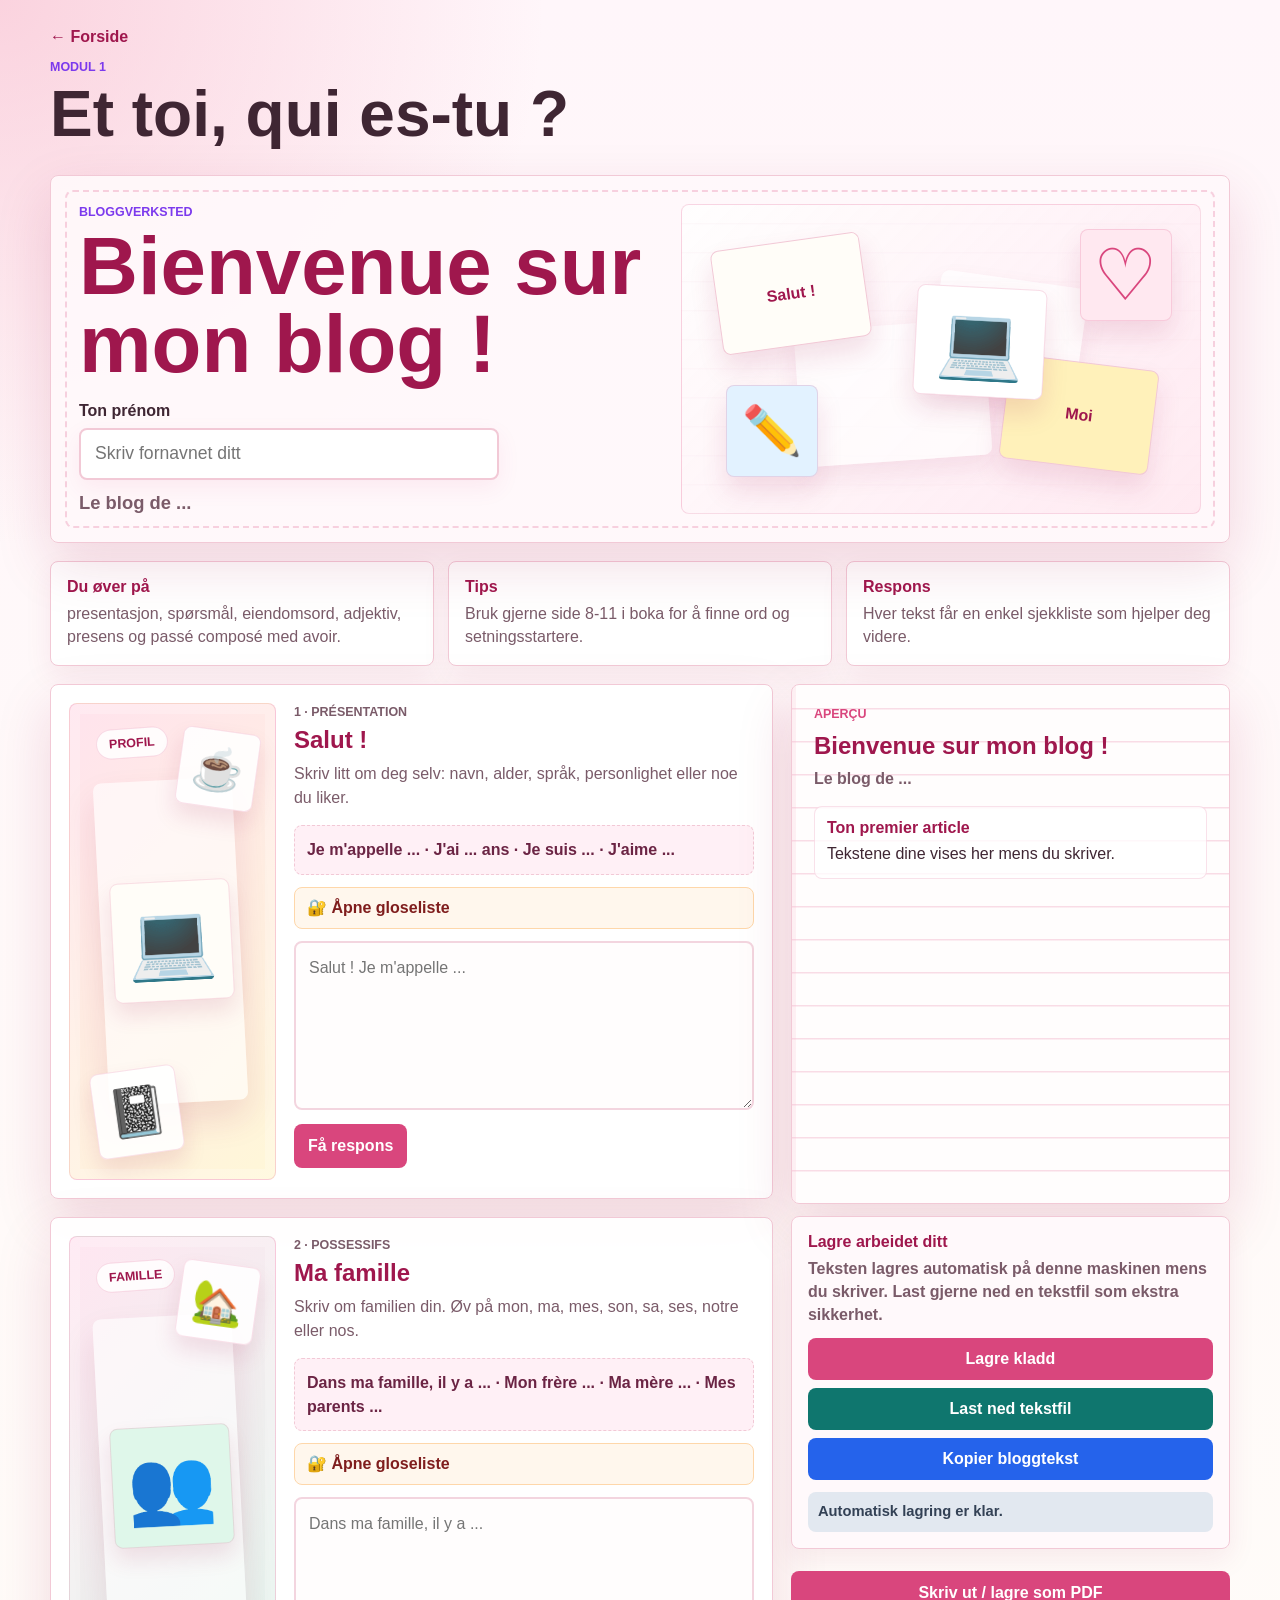
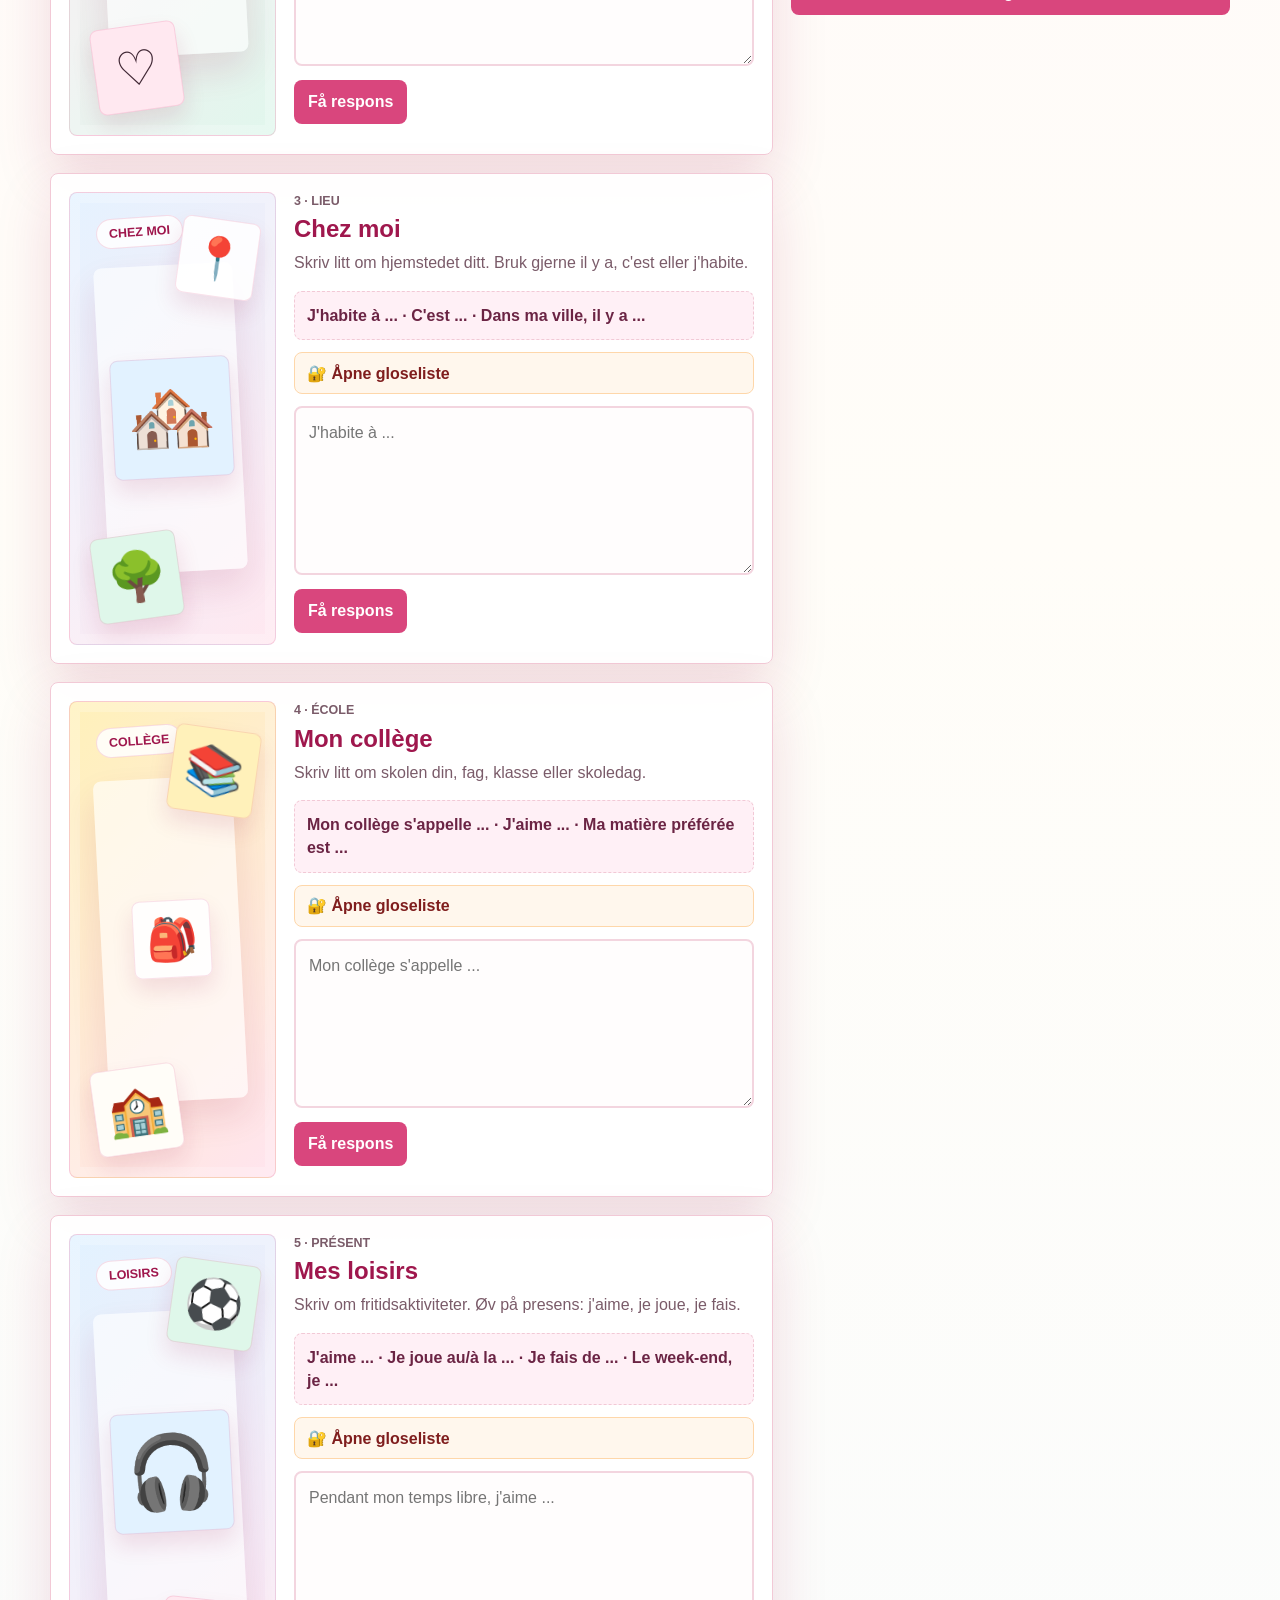
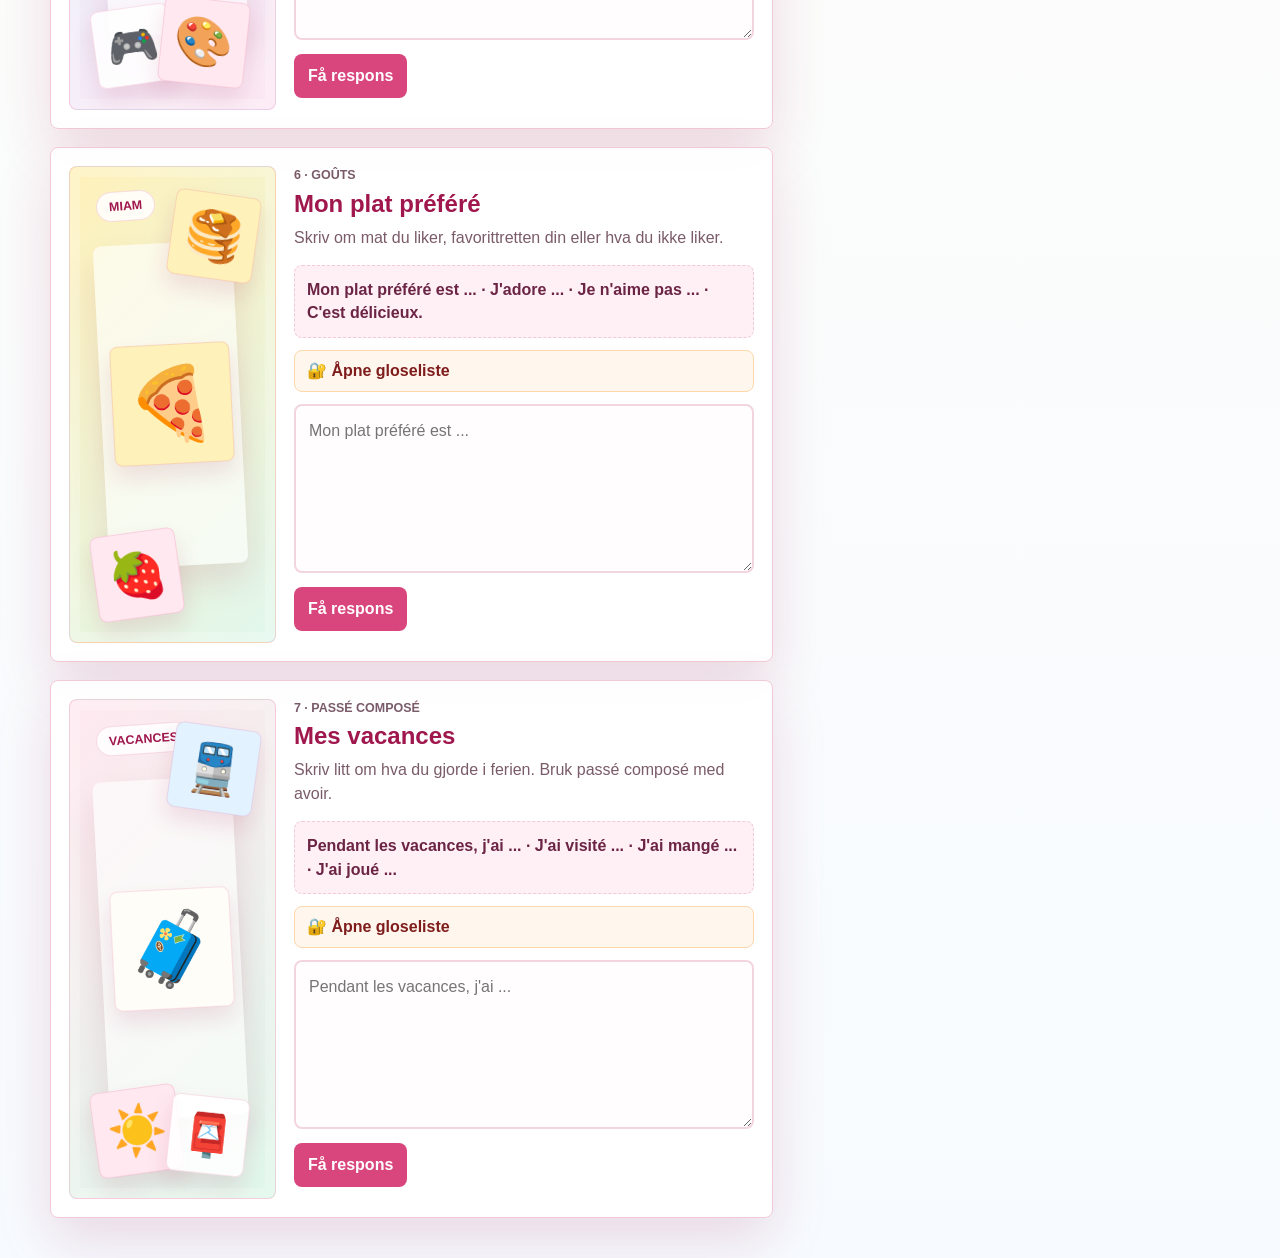
==== commit f053e06c: "Load blog save tools" ====
--- a/module1.html
+++ b/module1.html
@@ -155,5 +155,7 @@
 
   <script src="blog.js"></script>
   <script src="blog-support.js"></script>
+  <script src="blog-glossary-toggle.js?v=20260824-close-glossary"></script>
+  <script src="blog-save-tools.js?v=20260902-save-work"></script>
 </body>
 </html>
